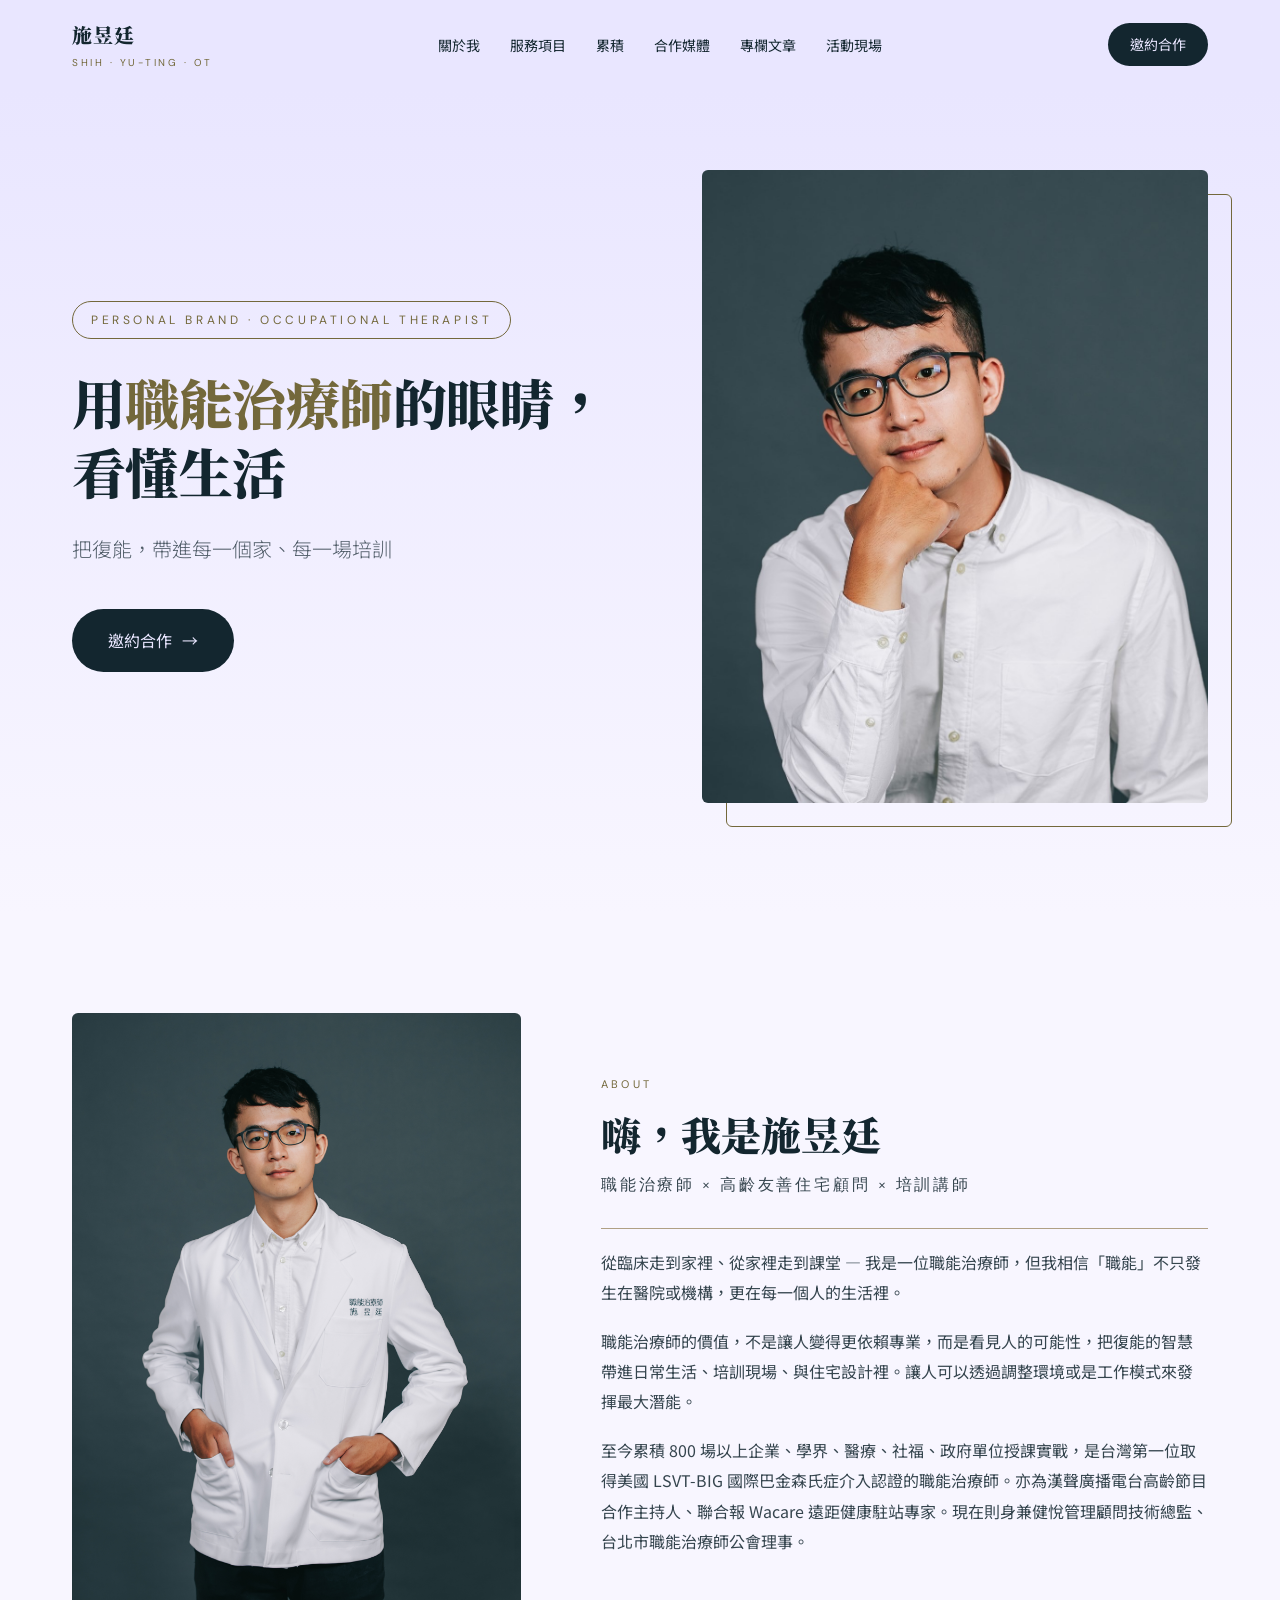
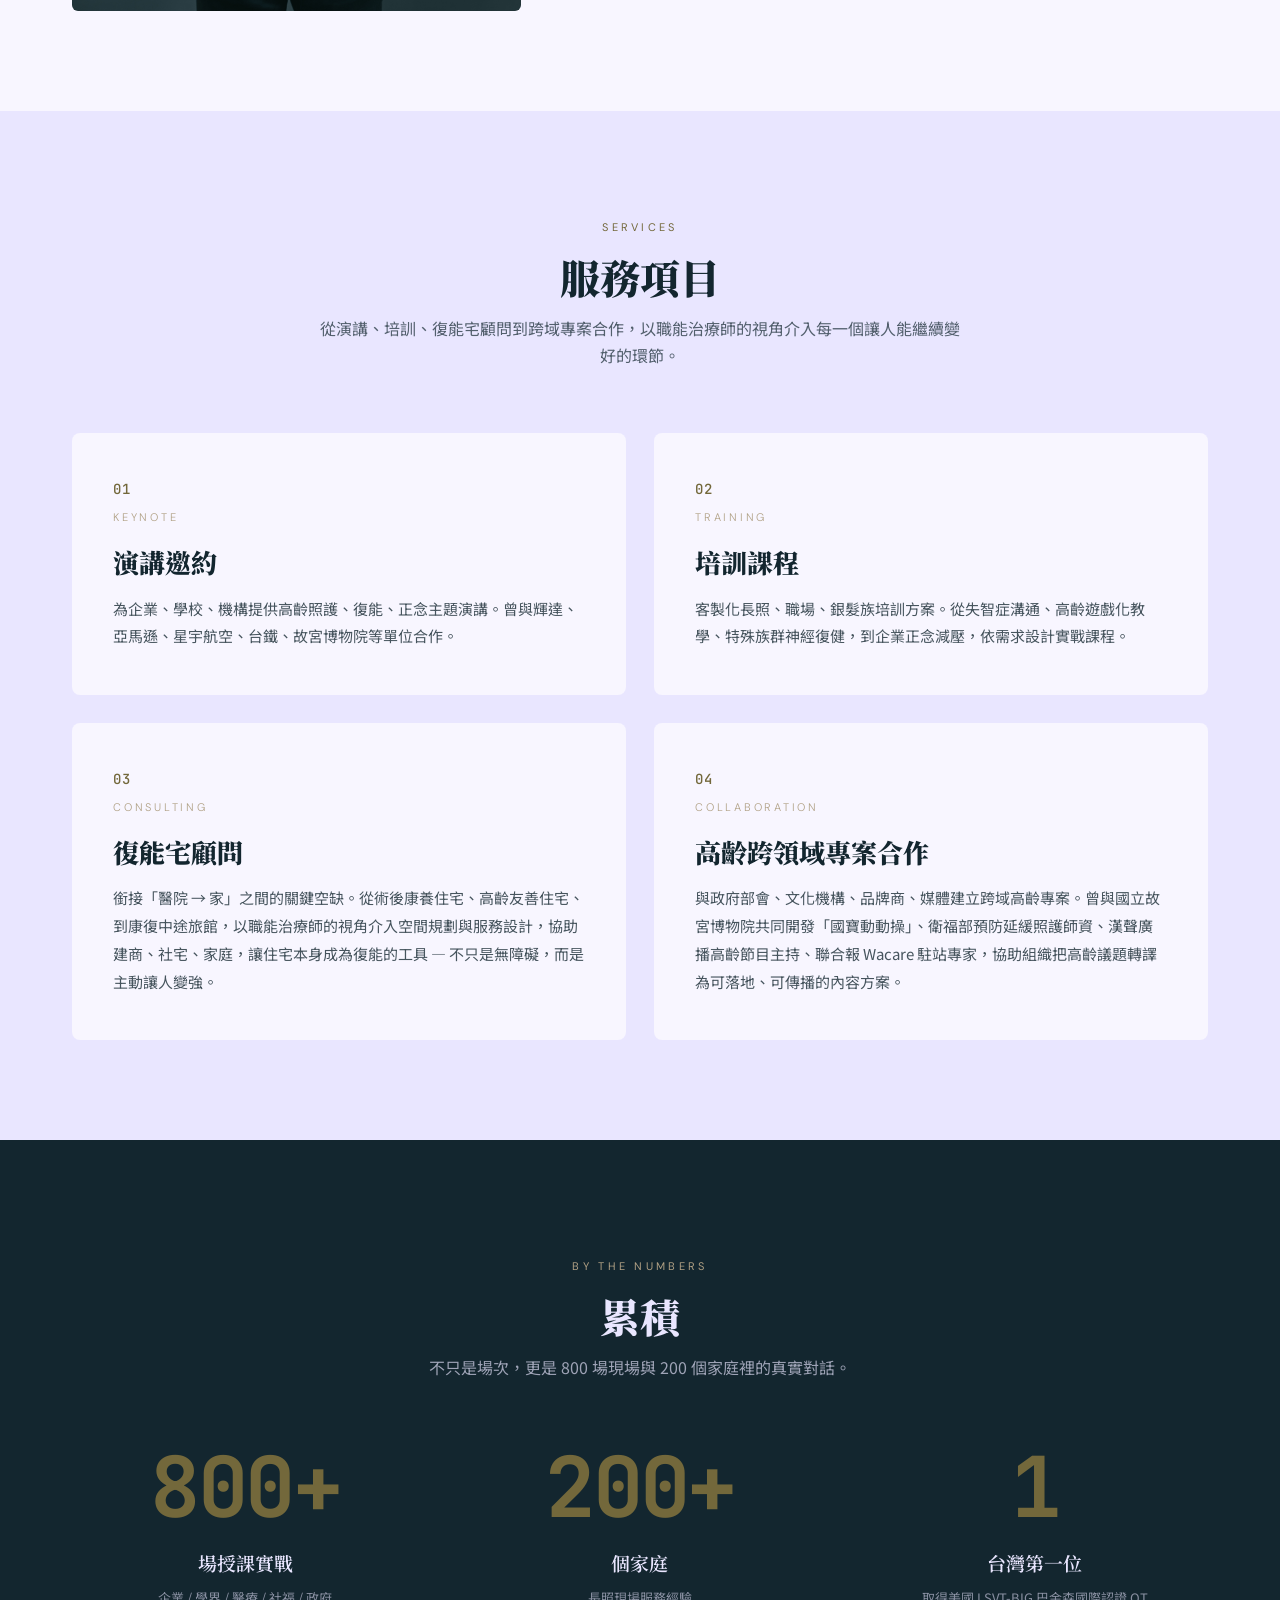
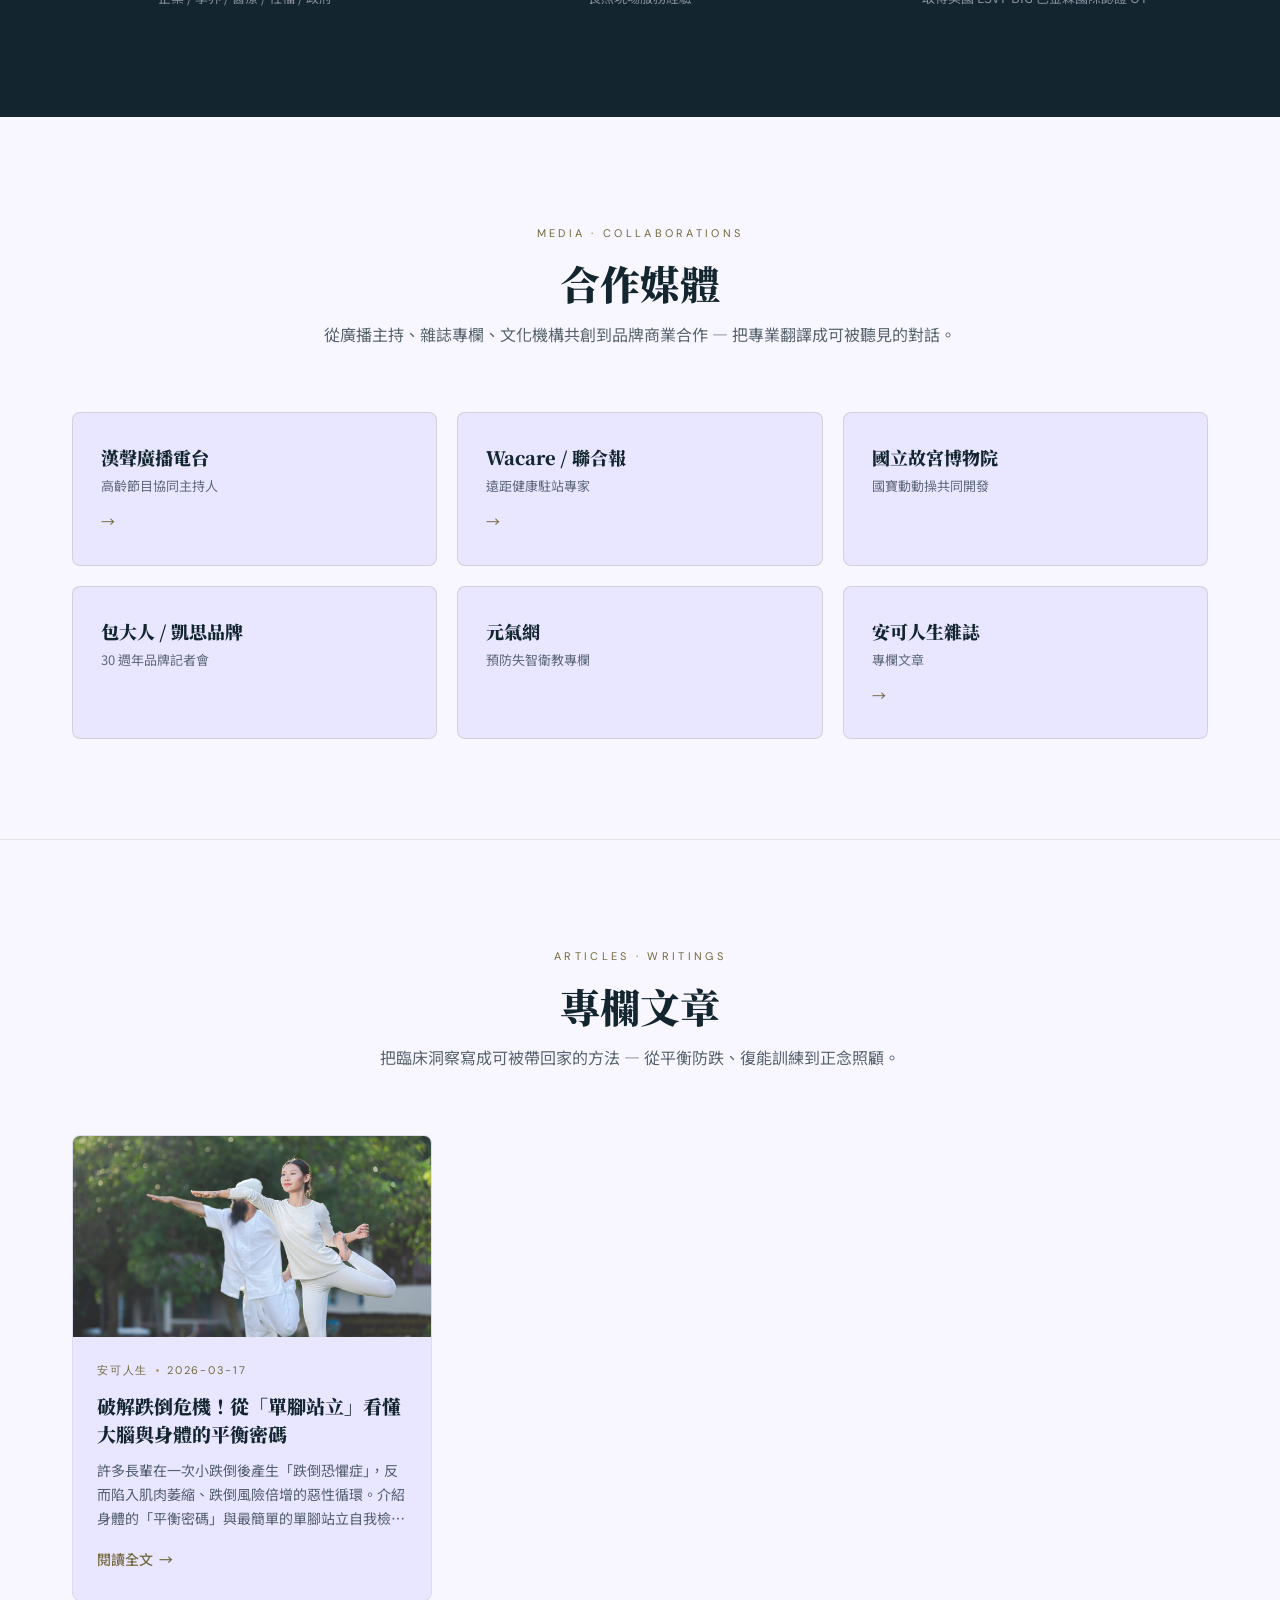
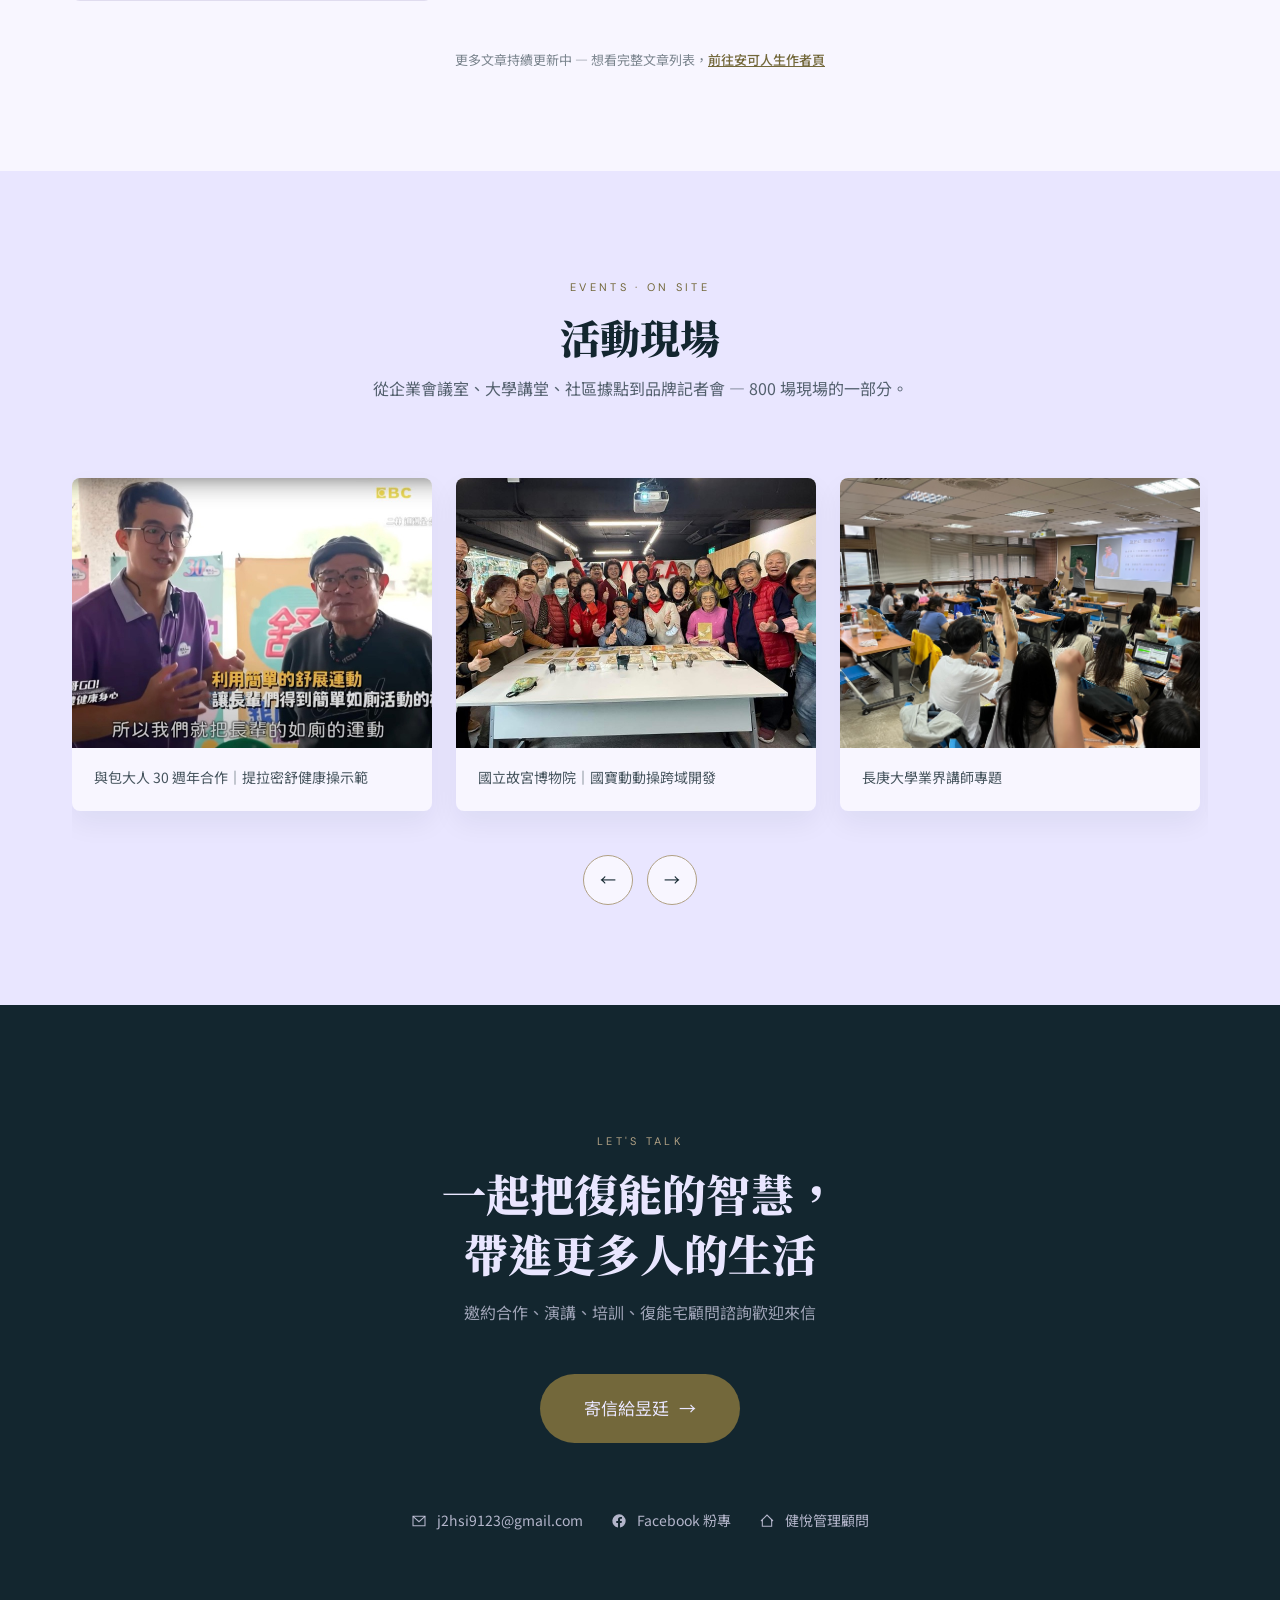
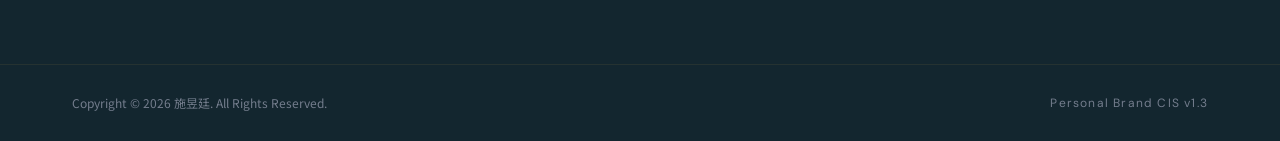
==== index.html @ 6f2aea63 "init: 施昱廷個人品牌官網首版 - Hero / About / Services / Stats / Media / Articles / Events / Contact - 套用 CIS v" ====
<!DOCTYPE html>
<html lang="zh-TW">
<head>
  <meta charset="UTF-8">
  <meta name="viewport" content="width=device-width, initial-scale=1.0">
  <title>施昱廷｜用職能治療師的眼睛，看懂生活</title>
  <meta name="description" content="施昱廷 — 職能治療師、高齡友善住宅顧問、培訓講師。把復能，帶進每一個家、每一場培訓。台灣第一位取得美國 LSVT-BIG 巴金森國際認證之 OT。">
  <link rel="preconnect" href="https://fonts.googleapis.com">
  <link rel="preconnect" href="https://fonts.gstatic.com" crossorigin>
  <link href="https://fonts.googleapis.com/css2?family=DM+Serif+Display:ital@0;1&family=DM+Sans:wght@300;400;500&family=JetBrains+Mono:wght@500;700&family=Noto+Serif+TC:wght@600;900&family=Noto+Sans+TC:wght@300;400;500;700&display=swap" rel="stylesheet">
  <style>
    /* ============ CSS Variables (CIS v1.3) ============ */
    :root {
      --jet-black: #13262F;
      --olive-bark: #73683B;
      --deep-walnut: #583E23;
      --khaki-beige: #B0A084;
      --lavender: #E9E6FF;
      --paper: #F8F6FF;
      --serif-en: 'DM Serif Display', serif;
      --serif-tc: 'Noto Serif TC', serif;
      --sans-en: 'DM Sans', sans-serif;
      --sans-tc: 'Noto Sans TC', sans-serif;
      --mono: 'JetBrains Mono', monospace;
    }

    /* ============ Reset ============ */
    *, *::before, *::after { box-sizing: border-box; }
    body, h1, h2, h3, h4, p, ul, ol, figure { margin: 0; padding: 0; }
    body {
      font-family: var(--sans-tc), var(--sans-en);
      font-weight: 400;
      color: var(--jet-black);
      background: var(--lavender);
      line-height: 1.7;
      -webkit-font-smoothing: antialiased;
      -moz-osx-font-smoothing: grayscale;
    }
    img { display: block; max-width: 100%; height: auto; }
    a { color: inherit; text-decoration: none; }
    button { font: inherit; cursor: pointer; border: none; background: none; color: inherit; }
    ul { list-style: none; }

    /* ============ Layout ============ */
    .container { max-width: 1200px; margin: 0 auto; padding: 0 32px; }
    section { padding: 100px 0; }

    /* ============ Typography Utility ============ */
    .eyebrow {
      display: inline-block;
      font-family: var(--sans-en);
      font-size: 11px;
      letter-spacing: 0.3em;
      color: var(--olive-bark);
      text-transform: uppercase;
      margin-bottom: 14px;
    }

    /* ============ Nav ============ */
    nav.topbar {
      position: sticky;
      top: 0;
      z-index: 100;
      background: rgba(233, 230, 255, 0.92);
      backdrop-filter: blur(14px);
      -webkit-backdrop-filter: blur(14px);
      transition: box-shadow 0.3s ease, background 0.3s ease;
      border-bottom: 1px solid transparent;
    }
    nav.topbar.scrolled {
      box-shadow: 0 2px 16px rgba(19, 38, 47, 0.06);
      border-bottom-color: rgba(115, 104, 59, 0.15);
    }
    nav.topbar .container {
      display: flex;
      align-items: center;
      justify-content: space-between;
      padding-top: 18px;
      padding-bottom: 18px;
    }
    .brand { display: flex; flex-direction: column; gap: 2px; }
    .brand-name {
      font-family: var(--serif-tc);
      font-weight: 900;
      font-size: 20px;
      letter-spacing: 0.04em;
    }
    .brand-sub {
      font-family: var(--sans-en);
      font-size: 10px;
      letter-spacing: 0.25em;
      color: var(--olive-bark);
      text-transform: uppercase;
    }
    .nav-links {
      display: flex;
      gap: 30px;
    }
    .nav-links a {
      font-size: 14px;
      position: relative;
      transition: color 0.2s;
    }
    .nav-links a:hover { color: var(--olive-bark); }
    .nav-links a::after {
      content: "";
      position: absolute;
      left: 0;
      bottom: -6px;
      width: 0;
      height: 1px;
      background: var(--olive-bark);
      transition: width 0.3s;
    }
    .nav-links a:hover::after { width: 100%; }
    .nav-cta {
      padding: 10px 22px;
      background: var(--jet-black);
      color: var(--lavender);
      font-size: 14px;
      border-radius: 100px;
      transition: all 0.2s;
    }
    .nav-cta:hover {
      background: var(--olive-bark);
      transform: translateY(-1px);
    }
    @media (max-width: 880px) { .nav-links { display: none; } }

    /* ============ Hero ============ */
    .hero {
      padding: 80px 0 110px;
      background: linear-gradient(180deg, var(--lavender) 0%, var(--paper) 100%);
    }
    .hero-grid {
      display: grid;
      grid-template-columns: 1.05fr 0.95fr;
      gap: 70px;
      align-items: center;
    }
    .hero-tag {
      display: inline-block;
      font-family: var(--sans-en);
      font-size: 12px;
      letter-spacing: 0.3em;
      text-transform: uppercase;
      color: var(--olive-bark);
      padding: 8px 18px;
      border: 1px solid var(--olive-bark);
      border-radius: 100px;
      margin-bottom: 28px;
    }
    .hero h1 {
      font-family: var(--serif-tc);
      font-weight: 900;
      font-size: 54px;
      line-height: 1.28;
      letter-spacing: -0.01em;
      margin-bottom: 28px;
    }
    .hero h1 em {
      font-style: normal;
      color: var(--olive-bark);
      position: relative;
    }
    .hero .subtitle {
      font-family: var(--sans-tc);
      font-weight: 300;
      font-size: 20px;
      line-height: 1.6;
      color: rgba(19, 38, 47, 0.72);
      margin-bottom: 44px;
    }
    .btn-primary {
      display: inline-flex;
      align-items: center;
      gap: 10px;
      padding: 18px 36px;
      background: var(--jet-black);
      color: var(--lavender);
      font-size: 16px;
      border-radius: 100px;
      transition: all 0.25s ease;
    }
    .btn-primary:hover {
      background: var(--olive-bark);
      transform: translateY(-2px);
      box-shadow: 0 12px 28px rgba(115, 104, 59, 0.3);
    }
    .btn-primary::after {
      content: "→";
      transition: transform 0.2s;
    }
    .btn-primary:hover::after { transform: translateX(4px); }
    .hero-photo {
      position: relative;
    }
    .hero-photo img {
      width: 100%;
      aspect-ratio: 4/5;
      object-fit: cover;
      border-radius: 6px;
      position: relative;
      z-index: 2;
    }
    .hero-photo::before {
      content: "";
      position: absolute;
      inset: 24px -24px -24px 24px;
      border: 1px solid var(--olive-bark);
      border-radius: 6px;
      z-index: 1;
    }
    @media (max-width: 880px) {
      .hero-grid { grid-template-columns: 1fr; gap: 40px; }
      .hero h1 { font-size: 36px; }
      .hero .subtitle { font-size: 17px; }
    }

    /* ============ About ============ */
    #about { background: var(--paper); }
    .about-grid {
      display: grid;
      grid-template-columns: 0.85fr 1.15fr;
      gap: 80px;
      align-items: center;
    }
    .about-photo img {
      width: 100%;
      aspect-ratio: 3/4;
      object-fit: cover;
      border-radius: 6px;
    }
    .about-text h2 {
      font-family: var(--serif-tc);
      font-weight: 900;
      font-size: 40px;
      line-height: 1.3;
      margin-bottom: 10px;
    }
    .about-role {
      font-family: var(--sans-en);
      font-weight: 300;
      font-size: 13px;
      letter-spacing: 0.18em;
      color: var(--olive-bark);
      text-transform: uppercase;
      margin-bottom: 32px;
      padding-bottom: 28px;
      border-bottom: 1px solid var(--khaki-beige);
    }
    .about-text p {
      font-size: 16px;
      line-height: 1.9;
      color: rgba(19, 38, 47, 0.85);
      margin-bottom: 18px;
    }
    .about-text p:last-child { margin-bottom: 0; }
    @media (max-width: 880px) {
      .about-grid { grid-template-columns: 1fr; gap: 40px; }
      .about-text h2 { font-size: 32px; }
    }

    /* ============ Services ============ */
    #services { background: var(--lavender); }
    .section-header { text-align: center; max-width: 640px; margin: 0 auto 64px; }
    .section-header h2 {
      font-family: var(--serif-tc);
      font-weight: 900;
      font-size: 40px;
      line-height: 1.3;
      margin-bottom: 12px;
    }
    .section-header p {
      font-size: 16px;
      color: rgba(19, 38, 47, 0.7);
      line-height: 1.7;
    }
    .services-grid {
      display: grid;
      grid-template-columns: repeat(2, 1fr);
      gap: 28px;
    }
    .service-card {
      background: var(--paper);
      padding: 44px 40px;
      border-radius: 8px;
      transition: all 0.3s;
      border: 1px solid transparent;
    }
    .service-card:hover {
      transform: translateY(-4px);
      box-shadow: 0 24px 48px rgba(19, 38, 47, 0.08);
      border-color: var(--khaki-beige);
    }
    .service-no {
      font-family: var(--mono);
      font-weight: 500;
      font-size: 14px;
      color: var(--olive-bark);
      letter-spacing: 0.06em;
      margin-bottom: 6px;
    }
    .service-tag {
      font-family: var(--sans-en);
      font-weight: 300;
      font-size: 11px;
      letter-spacing: 0.25em;
      color: var(--khaki-beige);
      text-transform: uppercase;
      margin-bottom: 18px;
    }
    .service-title {
      font-family: var(--serif-tc);
      font-weight: 900;
      font-size: 26px;
      margin-bottom: 16px;
      line-height: 1.3;
    }
    .service-desc {
      font-size: 15px;
      line-height: 1.85;
      color: rgba(19, 38, 47, 0.78);
    }
    @media (max-width: 880px) {
      .services-grid { grid-template-columns: 1fr; }
    }

    /* ============ Stats ============ */
    #stats {
      background: var(--jet-black);
      color: var(--lavender);
      padding: 110px 0;
    }
    #stats .section-header h2 { color: var(--lavender); }
    #stats .section-header p { color: rgba(233, 230, 255, 0.65); }
    .stats-grid {
      display: grid;
      grid-template-columns: repeat(3, 1fr);
      gap: 48px;
      margin-top: 16px;
    }
    .stat-item {
      text-align: center;
      padding: 0 16px;
    }
    .stat-number {
      font-family: var(--mono);
      font-weight: 700;
      font-size: 84px;
      line-height: 1;
      color: var(--olive-bark);
      letter-spacing: -0.03em;
      margin-bottom: 18px;
    }
    .stat-label {
      font-family: var(--serif-tc);
      font-weight: 600;
      font-size: 19px;
      color: var(--lavender);
      margin-bottom: 8px;
    }
    .stat-sub {
      font-size: 13px;
      color: rgba(233, 230, 255, 0.55);
      line-height: 1.5;
    }
    @media (max-width: 880px) {
      .stats-grid { grid-template-columns: 1fr; gap: 40px; }
      .stat-number { font-size: 60px; }
    }

    /* ============ Media ============ */
    #media { background: var(--paper); }
    .media-grid {
      display: grid;
      grid-template-columns: repeat(3, 1fr);
      gap: 20px;
    }
    .media-card {
      background: var(--lavender);
      padding: 32px 28px 30px;
      border-radius: 8px;
      border: 1px solid rgba(115, 104, 59, 0.18);
      transition: all 0.22s;
      display: block;
    }
    .media-card:hover {
      border-color: var(--olive-bark);
      transform: translateY(-3px);
      box-shadow: 0 16px 36px rgba(19, 38, 47, 0.06);
    }
    .media-name {
      font-family: var(--serif-tc);
      font-weight: 900;
      font-size: 18px;
      margin-bottom: 6px;
      line-height: 1.4;
    }
    .media-role {
      font-size: 13px;
      color: rgba(19, 38, 47, 0.65);
      line-height: 1.55;
    }
    .media-arrow {
      display: inline-block;
      margin-top: 14px;
      color: var(--olive-bark);
      font-size: 14px;
    }
    @media (max-width: 880px) {
      .media-grid { grid-template-columns: 1fr; }
    }

    /* ============ Articles ============ */
    #articles {
      background: var(--paper);
      border-top: 1px solid rgba(115, 104, 59, 0.12);
    }
    .articles-grid {
      display: grid;
      grid-template-columns: repeat(3, 1fr);
      gap: 28px;
    }
    .article-card {
      background: var(--lavender);
      border-radius: 8px;
      overflow: hidden;
      transition: all 0.28s;
      display: flex;
      flex-direction: column;
      border: 1px solid rgba(115, 104, 59, 0.08);
    }
    .article-card:hover {
      transform: translateY(-4px);
      box-shadow: 0 20px 40px rgba(19, 38, 47, 0.1);
      border-color: var(--olive-bark);
    }
    .article-cover {
      width: 100%;
      aspect-ratio: 16/9;
      object-fit: cover;
      display: block;
    }
    .article-body {
      padding: 24px 24px 28px;
      display: flex;
      flex-direction: column;
      flex: 1;
    }
    .article-meta {
      display: flex;
      align-items: center;
      gap: 8px;
      font-family: var(--sans-en);
      font-size: 11px;
      letter-spacing: 0.16em;
      color: var(--olive-bark);
      text-transform: uppercase;
      margin-bottom: 12px;
    }
    .article-meta-dot {
      width: 3px;
      height: 3px;
      background: var(--khaki-beige);
      border-radius: 100px;
      display: inline-block;
    }
    .article-title {
      font-family: var(--serif-tc);
      font-weight: 900;
      font-size: 19px;
      line-height: 1.45;
      color: var(--jet-black);
      margin-bottom: 12px;
    }
    .article-excerpt {
      font-size: 14px;
      line-height: 1.7;
      color: rgba(19, 38, 47, 0.7);
      margin-bottom: 18px;
      display: -webkit-box;
      -webkit-line-clamp: 3;
      -webkit-box-orient: vertical;
      overflow: hidden;
    }
    .article-readmore {
      margin-top: auto;
      font-size: 14px;
      color: var(--olive-bark);
      font-weight: 500;
      display: inline-flex;
      align-items: center;
      gap: 6px;
      transition: gap 0.2s;
    }
    .article-card:hover .article-readmore { gap: 12px; }
    .article-readmore::after {
      content: "→";
      transition: transform 0.2s;
    }
    .articles-footer {
      text-align: center;
      margin-top: 48px;
      color: rgba(19, 38, 47, 0.55);
      font-size: 13px;
    }
    .articles-footer em {
      font-style: normal;
      color: var(--olive-bark);
      font-weight: 500;
    }
    @media (max-width: 1100px) {
      .articles-grid { grid-template-columns: repeat(2, 1fr); }
    }
    @media (max-width: 700px) {
      .articles-grid { grid-template-columns: 1fr; }
    }

    /* ============ Events Carousel ============ */
    #events { background: var(--lavender); overflow: hidden; }
    .carousel { position: relative; }
    .carousel-track {
      display: flex;
      gap: 24px;
      overflow-x: auto;
      scroll-snap-type: x mandatory;
      scrollbar-width: none;
      padding: 12px 4px 32px;
      scroll-behavior: smooth;
    }
    .carousel-track::-webkit-scrollbar { display: none; }
    .event-slide {
      flex: 0 0 calc((100% - 48px) / 3);
      scroll-snap-align: start;
      background: var(--paper);
      border-radius: 8px;
      overflow: hidden;
      box-shadow: 0 12px 28px rgba(19, 38, 47, 0.06);
      transition: transform 0.3s;
    }
    .event-slide:hover { transform: translateY(-3px); }
    .event-slide img {
      width: 100%;
      aspect-ratio: 4/3;
      object-fit: cover;
    }
    .event-caption {
      padding: 18px 22px 22px;
      font-size: 14px;
      color: rgba(19, 38, 47, 0.78);
      line-height: 1.6;
    }
    .carousel-controls {
      display: flex;
      justify-content: center;
      gap: 14px;
      margin-top: 12px;
    }
    .carousel-btn {
      width: 50px;
      height: 50px;
      border-radius: 100px;
      background: var(--paper);
      color: var(--jet-black);
      border: 1px solid var(--khaki-beige);
      font-size: 16px;
      display: inline-flex;
      align-items: center;
      justify-content: center;
      transition: all 0.2s;
    }
    .carousel-btn:hover {
      background: var(--jet-black);
      color: var(--lavender);
      border-color: var(--jet-black);
      transform: translateY(-1px);
    }
    @media (max-width: 1100px) {
      .event-slide { flex-basis: calc((100% - 24px) / 2); }
    }
    @media (max-width: 700px) {
      .event-slide { flex-basis: calc(100% - 8px); }
    }

    /* ============ Contact ============ */
    #contact {
      background: var(--jet-black);
      color: var(--lavender);
      text-align: center;
      padding: 120px 0;
    }
    .contact-headline {
      font-family: var(--serif-tc);
      font-weight: 900;
      font-size: 44px;
      line-height: 1.35;
      max-width: 720px;
      margin: 0 auto 16px;
      color: var(--lavender);
    }
    .contact-sub {
      font-size: 16px;
      color: rgba(233, 230, 255, 0.65);
      margin-bottom: 48px;
    }
    .contact-cta {
      display: inline-flex;
      align-items: center;
      gap: 10px;
      padding: 20px 44px;
      background: var(--olive-bark);
      color: var(--lavender);
      font-size: 17px;
      border-radius: 100px;
      transition: all 0.25s;
      margin-bottom: 56px;
    }
    .contact-cta:hover {
      background: var(--khaki-beige);
      color: var(--jet-black);
      transform: translateY(-2px);
      box-shadow: 0 12px 28px rgba(176, 160, 132, 0.35);
    }
    .contact-cta::after {
      content: "→";
      transition: transform 0.2s;
    }
    .contact-cta:hover::after { transform: translateX(4px); }
    .contact-links {
      display: flex;
      flex-wrap: wrap;
      justify-content: center;
      gap: 28px;
    }
    .contact-link {
      display: inline-flex;
      align-items: center;
      gap: 10px;
      color: rgba(233, 230, 255, 0.75);
      font-size: 14px;
      padding: 10px 0;
      border-bottom: 1px solid transparent;
      transition: all 0.2s;
    }
    .contact-link:hover {
      color: var(--lavender);
      border-bottom-color: var(--olive-bark);
    }
    .contact-link svg {
      width: 16px;
      height: 16px;
      flex-shrink: 0;
    }
    @media (max-width: 880px) {
      .contact-headline { font-size: 32px; }
    }

    /* ============ Footer ============ */
    footer {
      background: var(--jet-black);
      color: rgba(233, 230, 255, 0.45);
      padding: 28px 0;
      text-align: center;
      font-size: 12px;
      border-top: 1px solid rgba(115, 104, 59, 0.18);
    }
    .footer-grid {
      display: flex;
      justify-content: space-between;
      flex-wrap: wrap;
      gap: 12px;
      align-items: center;
    }
    .footer-right {
      font-family: var(--sans-en);
      letter-spacing: 0.1em;
    }
    @media (max-width: 700px) {
      .footer-grid { justify-content: center; }
    }
  </style>
</head>
<body>

  <!-- =================== NAV =================== -->
  <nav class="topbar" id="topnav">
    <div class="container">
      <a href="#" class="brand">
        <span class="brand-name">施昱廷</span>
        <span class="brand-sub">SHIH · YU-TING · OT</span>
      </a>
      <ul class="nav-links">
        <li><a href="#about">關於我</a></li>
        <li><a href="#services">服務項目</a></li>
        <li><a href="#stats">累積</a></li>
        <li><a href="#media">合作媒體</a></li>
        <li><a href="#articles">專欄文章</a></li>
        <li><a href="#events">活動現場</a></li>
      </ul>
      <a href="#contact" class="nav-cta">邀約合作</a>
    </div>
  </nav>

  <!-- =================== HERO =================== -->
  <section class="hero">
    <div class="container">
      <div class="hero-grid">
        <div class="hero-text">
          <span class="hero-tag">Personal Brand · Occupational Therapist</span>
          <h1>用<em>職能治療師</em>的眼睛，<br>看懂生活</h1>
          <p class="subtitle">把復能，帶進每一個家、每一場培訓</p>
          <a href="#contact" class="btn-primary">邀約合作</a>
        </div>
        <div class="hero-photo">
          <img src="assets/hero.jpg" alt="施昱廷 — 職能治療師" loading="eager">
        </div>
      </div>
    </div>
  </section>

  <!-- =================== ABOUT =================== -->
  <section id="about">
    <div class="container">
      <div class="about-grid">
        <div class="about-photo">
          <img src="assets/about.jpg" alt="施昱廷 — 職能治療師白袍形象">
        </div>
        <div class="about-text">
          <span class="eyebrow">About</span>
          <h2>嗨，我是施昱廷</h2>
          <p class="about-role">職能治療師 × 高齡友善住宅顧問 × 培訓講師</p>
          <p>從臨床走到家裡、從家裡走到課堂 — 我是一位職能治療師，但我相信「職能」不只發生在醫院或機構，更在每一個人的生活裡。</p>
          <p>職能治療師的價值，不是讓人變得更依賴專業，而是看見人的可能性，把復能的智慧帶進日常生活、培訓現場、與住宅設計裡。讓人可以透過調整環境或是工作模式來發揮最大潛能。</p>
          <p>至今累積 800 場以上企業、學界、醫療、社福、政府單位授課實戰，是台灣第一位取得美國 LSVT-BIG 國際巴金森氏症介入認證的職能治療師。亦為漢聲廣播電台高齡節目合作主持人、聯合報 Wacare 遠距健康駐站專家。現在則身兼健悅管理顧問技術總監、台北市職能治療師公會理事。</p>
        </div>
      </div>
    </div>
  </section>

  <!-- =================== SERVICES =================== -->
  <section id="services">
    <div class="container">
      <div class="section-header">
        <span class="eyebrow">Services</span>
        <h2>服務項目</h2>
        <p>從演講、培訓、復能宅顧問到跨域專案合作，以職能治療師的視角介入每一個讓人能繼續變好的環節。</p>
      </div>
      <div class="services-grid">
        <div class="service-card">
          <div class="service-no">01</div>
          <div class="service-tag">Keynote</div>
          <h3 class="service-title">演講邀約</h3>
          <p class="service-desc">為企業、學校、機構提供高齡照護、復能、正念主題演講。曾與輝達、亞馬遜、星宇航空、台鐵、故宮博物院等單位合作。</p>
        </div>
        <div class="service-card">
          <div class="service-no">02</div>
          <div class="service-tag">Training</div>
          <h3 class="service-title">培訓課程</h3>
          <p class="service-desc">客製化長照、職場、銀髮族培訓方案。從失智症溝通、高齡遊戲化教學、特殊族群神經復健，到企業正念減壓，依需求設計實戰課程。</p>
        </div>
        <div class="service-card">
          <div class="service-no">03</div>
          <div class="service-tag">Consulting</div>
          <h3 class="service-title">復能宅顧問</h3>
          <p class="service-desc">銜接「醫院 → 家」之間的關鍵空缺。從術後康養住宅、高齡友善住宅、到康復中途旅館，以職能治療師的視角介入空間規劃與服務設計，協助建商、社宅、家庭，讓住宅本身成為復能的工具 — 不只是無障礙，而是主動讓人變強。</p>
        </div>
        <div class="service-card">
          <div class="service-no">04</div>
          <div class="service-tag">Collaboration</div>
          <h3 class="service-title">高齡跨領域專案合作</h3>
          <p class="service-desc">與政府部會、文化機構、品牌商、媒體建立跨域高齡專案。曾與國立故宮博物院共同開發「國寶動動操」、衛福部預防延緩照護師資、漢聲廣播高齡節目主持、聯合報 Wacare 駐站專家，協助組織把高齡議題轉譯為可落地、可傳播的內容方案。</p>
        </div>
      </div>
    </div>
  </section>

  <!-- =================== STATS =================== -->
  <section id="stats">
    <div class="container">
      <div class="section-header">
        <span class="eyebrow" style="color: var(--khaki-beige);">By the Numbers</span>
        <h2>累積</h2>
        <p>不只是場次，更是 800 場現場與 200 個家庭裡的真實對話。</p>
      </div>
      <div class="stats-grid">
        <div class="stat-item">
          <div class="stat-number">800+</div>
          <div class="stat-label">場授課實戰</div>
          <div class="stat-sub">企業 / 學界 / 醫療 / 社福 / 政府</div>
        </div>
        <div class="stat-item">
          <div class="stat-number">200+</div>
          <div class="stat-label">個家庭</div>
          <div class="stat-sub">長照現場服務經驗</div>
        </div>
        <div class="stat-item">
          <div class="stat-number">1</div>
          <div class="stat-label">台灣第一位</div>
          <div class="stat-sub">取得美國 LSVT-BIG 巴金森國際認證 OT</div>
        </div>
      </div>
    </div>
  </section>

  <!-- =================== MEDIA =================== -->
  <section id="media">
    <div class="container">
      <div class="section-header">
        <span class="eyebrow">Media · Collaborations</span>
        <h2>合作媒體</h2>
        <p>從廣播主持、雜誌專欄、文化機構共創到品牌商業合作 — 把專業翻譯成可被聽見的對話。</p>
      </div>
      <div class="media-grid">
        <a href="https://audio.voh.com.tw/tw/Playback/ugC_Playback.aspx?PID=162&D=20250406" target="_blank" rel="noopener" class="media-card">
          <div class="media-name">漢聲廣播電台</div>
          <div class="media-role">高齡節目協同主持人</div>
          <span class="media-arrow">→</span>
        </a>
        <a href="https://www.wacare.live/expert-card/4733013613950/06325390223849/zh-TW?ActivityType=forum" target="_blank" rel="noopener" class="media-card">
          <div class="media-name">Wacare / 聯合報</div>
          <div class="media-role">遠距健康駐站專家</div>
          <span class="media-arrow">→</span>
        </a>
        <div class="media-card">
          <div class="media-name">國立故宮博物院</div>
          <div class="media-role">國寶動動操共同開發</div>
        </div>
        <div class="media-card">
          <div class="media-name">包大人 / 凱思品牌</div>
          <div class="media-role">30 週年品牌記者會</div>
        </div>
        <div class="media-card">
          <div class="media-name">元氣網</div>
          <div class="media-role">預防失智衛教專欄</div>
        </div>
        <a href="https://ankemedia.com/author/yutingshi" target="_blank" rel="noopener" class="media-card">
          <div class="media-name">安可人生雜誌</div>
          <div class="media-role">專欄文章</div>
          <span class="media-arrow">→</span>
        </a>
      </div>
    </div>
  </section>

  <!-- =================== ARTICLES =================== -->
  <section id="articles">
    <div class="container">
      <div class="section-header">
        <span class="eyebrow">Articles · Writings</span>
        <h2>專欄文章</h2>
        <p>把臨床洞察寫成可被帶回家的方法 — 從平衡防跌、復能訓練到正念照顧。</p>
      </div>
      <div class="articles-grid">
        <a href="https://ankemedia.com/2026/44414" target="_blank" rel="noopener" class="article-card">
          <img src="assets/articles/01-balance-test.jpg" alt="破解跌倒危機！從單腳站立看懂大腦與身體的平衡密碼" class="article-cover">
          <div class="article-body">
            <div class="article-meta">
              <span>安可人生</span>
              <span class="article-meta-dot"></span>
              <span>2026-03-17</span>
            </div>
            <h3 class="article-title">破解跌倒危機！從「單腳站立」看懂大腦與身體的平衡密碼</h3>
            <p class="article-excerpt">許多長輩在一次小跌倒後產生「跌倒恐懼症」，反而陷入肌肉萎縮、跌倒風險倍增的惡性循環。介紹身體的「平衡密碼」與最簡單的單腳站立自我檢測法，及如何在日常輕鬆鍛鍊防跌力。</p>
            <span class="article-readmore">閱讀全文</span>
          </div>
        </a>
      </div>
      <p class="articles-footer">更多文章持續更新中 — 想看完整文章列表，<em><a href="https://ankemedia.com/author/yutingshi" target="_blank" rel="noopener" style="text-decoration: underline;">前往安可人生作者頁</a></em></p>
    </div>
  </section>

  <!-- =================== EVENTS CAROUSEL =================== -->
  <section id="events">
    <div class="container">
      <div class="section-header">
        <span class="eyebrow">Events · On Site</span>
        <h2>活動現場</h2>
        <p>從企業會議室、大學講堂、社區據點到品牌記者會 — 800 場現場的一部分。</p>
      </div>
      <div class="carousel">
        <div class="carousel-track" id="carouselTrack">
          <div class="event-slide">
            <img src="assets/events/01-baodaren.jpg" alt="與包大人 30 週年合作">
            <div class="event-caption">與包大人 30 週年合作｜提拉密舒健康操示範</div>
          </div>
          <div class="event-slide">
            <img src="assets/events/02-npm.jpg" alt="國立故宮博物院">
            <div class="event-caption">國立故宮博物院｜國寶動動操跨域開發</div>
          </div>
          <div class="event-slide">
            <img src="assets/events/03-cgu.jpg" alt="長庚大學業界講師">
            <div class="event-caption">長庚大學業界講師專題</div>
          </div>
          <div class="event-slide">
            <img src="assets/events/04-corporate.jpg" alt="企業客座講師">
            <div class="event-caption">企業客座講師｜職場健康衛教</div>
          </div>
          <div class="event-slide">
            <img src="assets/events/05-zentangle.jpg" alt="國寶動動操禪繞畫">
            <div class="event-caption">國寶動動操｜文化 × 復能設計</div>
          </div>
          <div class="event-slide">
            <img src="assets/events/06-transfer-1.jpg" alt="長照人員培訓">
            <div class="event-caption">長照人員培訓｜翻身移位實戰</div>
          </div>
          <div class="event-slide">
            <img src="assets/events/07-transfer-2.jpg" alt="長照人員培訓分組演練">
            <div class="event-caption">長照人員培訓｜分組演練</div>
          </div>
          <div class="event-slide">
            <img src="assets/events/08-classroom.jpg" alt="課程現場">
            <div class="event-caption">課程現場</div>
          </div>
          <div class="event-slide">
            <img src="assets/events/09-classroom-2.jpg" alt="課程現場">
            <div class="event-caption">課程現場</div>
          </div>
          <div class="event-slide">
            <img src="assets/events/10-classroom-3.jpg" alt="課程現場">
            <div class="event-caption">課程現場</div>
          </div>
        </div>
        <div class="carousel-controls">
          <button class="carousel-btn" id="prevBtn" aria-label="上一張">←</button>
          <button class="carousel-btn" id="nextBtn" aria-label="下一張">→</button>
        </div>
      </div>
    </div>
  </section>

  <!-- =================== CONTACT =================== -->
  <section id="contact">
    <div class="container">
      <span class="eyebrow" style="color: var(--khaki-beige);">Let's Talk</span>
      <h2 class="contact-headline">一起把復能的智慧，<br>帶進更多人的生活</h2>
      <p class="contact-sub">邀約合作、演講、培訓、復能宅顧問諮詢歡迎來信</p>
      <a href="mailto:j2hsi9123@gmail.com" class="contact-cta">寄信給昱廷</a>
      <div class="contact-links">
        <a href="mailto:j2hsi9123@gmail.com" class="contact-link">
          <svg viewBox="0 0 24 24" fill="none" stroke="currentColor" stroke-width="1.6"><path d="M3 5h18v14H3z"/><path d="M3 5l9 8 9-8"/></svg>
          j2hsi9123@gmail.com
        </a>
        <a href="https://www.facebook.com/shihyuting.OT/" target="_blank" rel="noopener" class="contact-link">
          <svg viewBox="0 0 24 24" fill="currentColor"><path d="M22 12a10 10 0 1 0-11.56 9.88v-6.99H7.9V12h2.54V9.8c0-2.5 1.49-3.89 3.78-3.89 1.09 0 2.24.2 2.24.2v2.46h-1.26c-1.24 0-1.63.77-1.63 1.56V12h2.77l-.44 2.89h-2.33v6.99A10 10 0 0 0 22 12z"/></svg>
          Facebook 粉專
        </a>
        <a href="https://healjoy-housing.com/" target="_blank" rel="noopener" class="contact-link">
          <svg viewBox="0 0 24 24" fill="none" stroke="currentColor" stroke-width="1.6"><path d="M3 12l9-9 9 9"/><path d="M5 10v10h14V10"/></svg>
          健悅管理顧問
        </a>
      </div>
    </div>
  </section>

  <!-- =================== FOOTER =================== -->
  <footer>
    <div class="container">
      <div class="footer-grid">
        <div>Copyright © 2026 施昱廷. All Rights Reserved.</div>
        <div class="footer-right">Personal Brand CIS v1.3</div>
      </div>
    </div>
  </footer>

  <script>
    // Nav scroll shadow
    const nav = document.getElementById('topnav');
    window.addEventListener('scroll', () => {
      if (window.scrollY > 12) nav.classList.add('scrolled');
      else nav.classList.remove('scrolled');
    });

    // Carousel controls
    const track = document.getElementById('carouselTrack');
    const prev = document.getElementById('prevBtn');
    const next = document.getElementById('nextBtn');
    const getStep = () => {
      const slide = track.querySelector('.event-slide');
      if (!slide) return 320;
      const style = getComputedStyle(track);
      const gap = parseInt(style.gap, 10) || 24;
      return slide.getBoundingClientRect().width + gap;
    };
    prev.addEventListener('click', () => track.scrollBy({ left: -getStep(), behavior: 'smooth' }));
    next.addEventListener('click', () => track.scrollBy({ left: getStep(), behavior: 'smooth' }));

    // Smooth scroll for anchor links (account for sticky nav)
    document.querySelectorAll('a[href^="#"]').forEach(a => {
      a.addEventListener('click', e => {
        const href = a.getAttribute('href');
        if (href === '#' || href.length < 2) return;
        const target = document.querySelector(href);
        if (!target) return;
        e.preventDefault();
        const offset = nav.offsetHeight + 8;
        window.scrollTo({
          top: target.getBoundingClientRect().top + window.scrollY - offset,
          behavior: 'smooth'
        });
      });
    });
  </script>
</body>
</html>
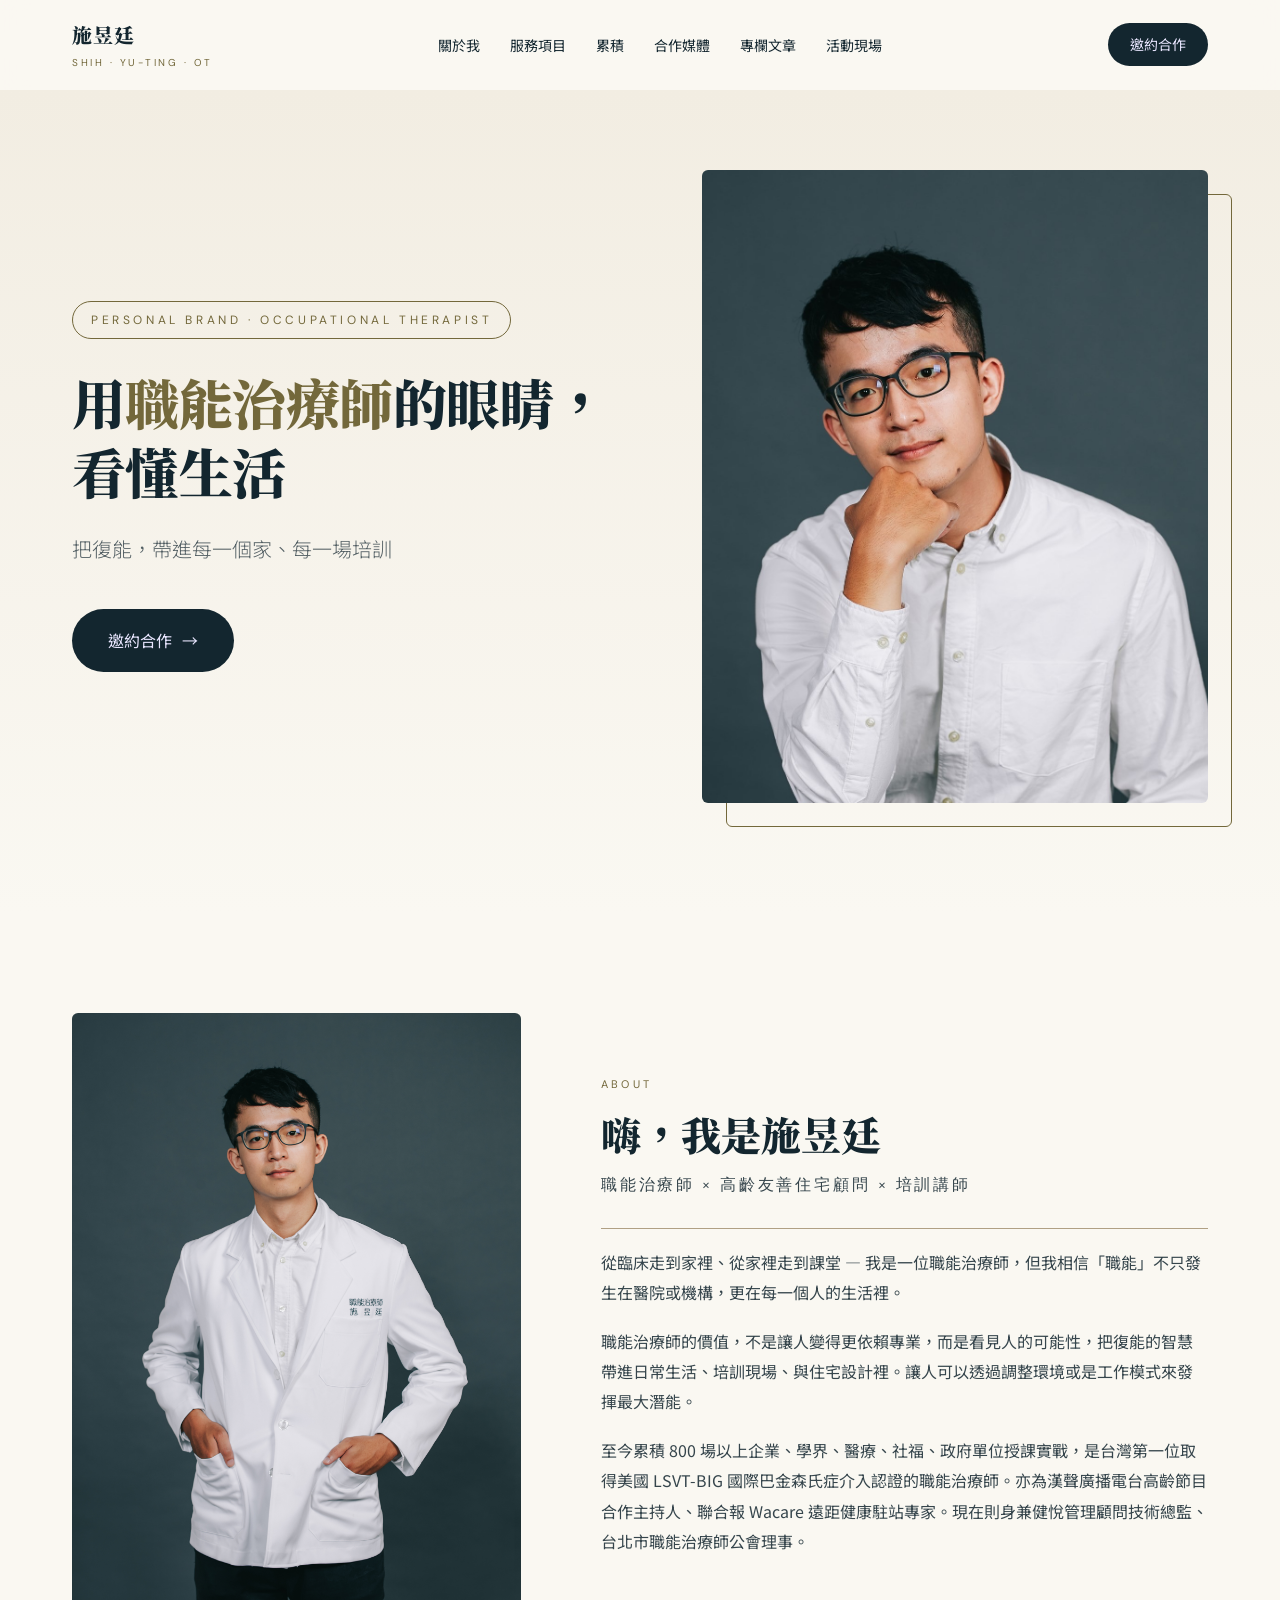
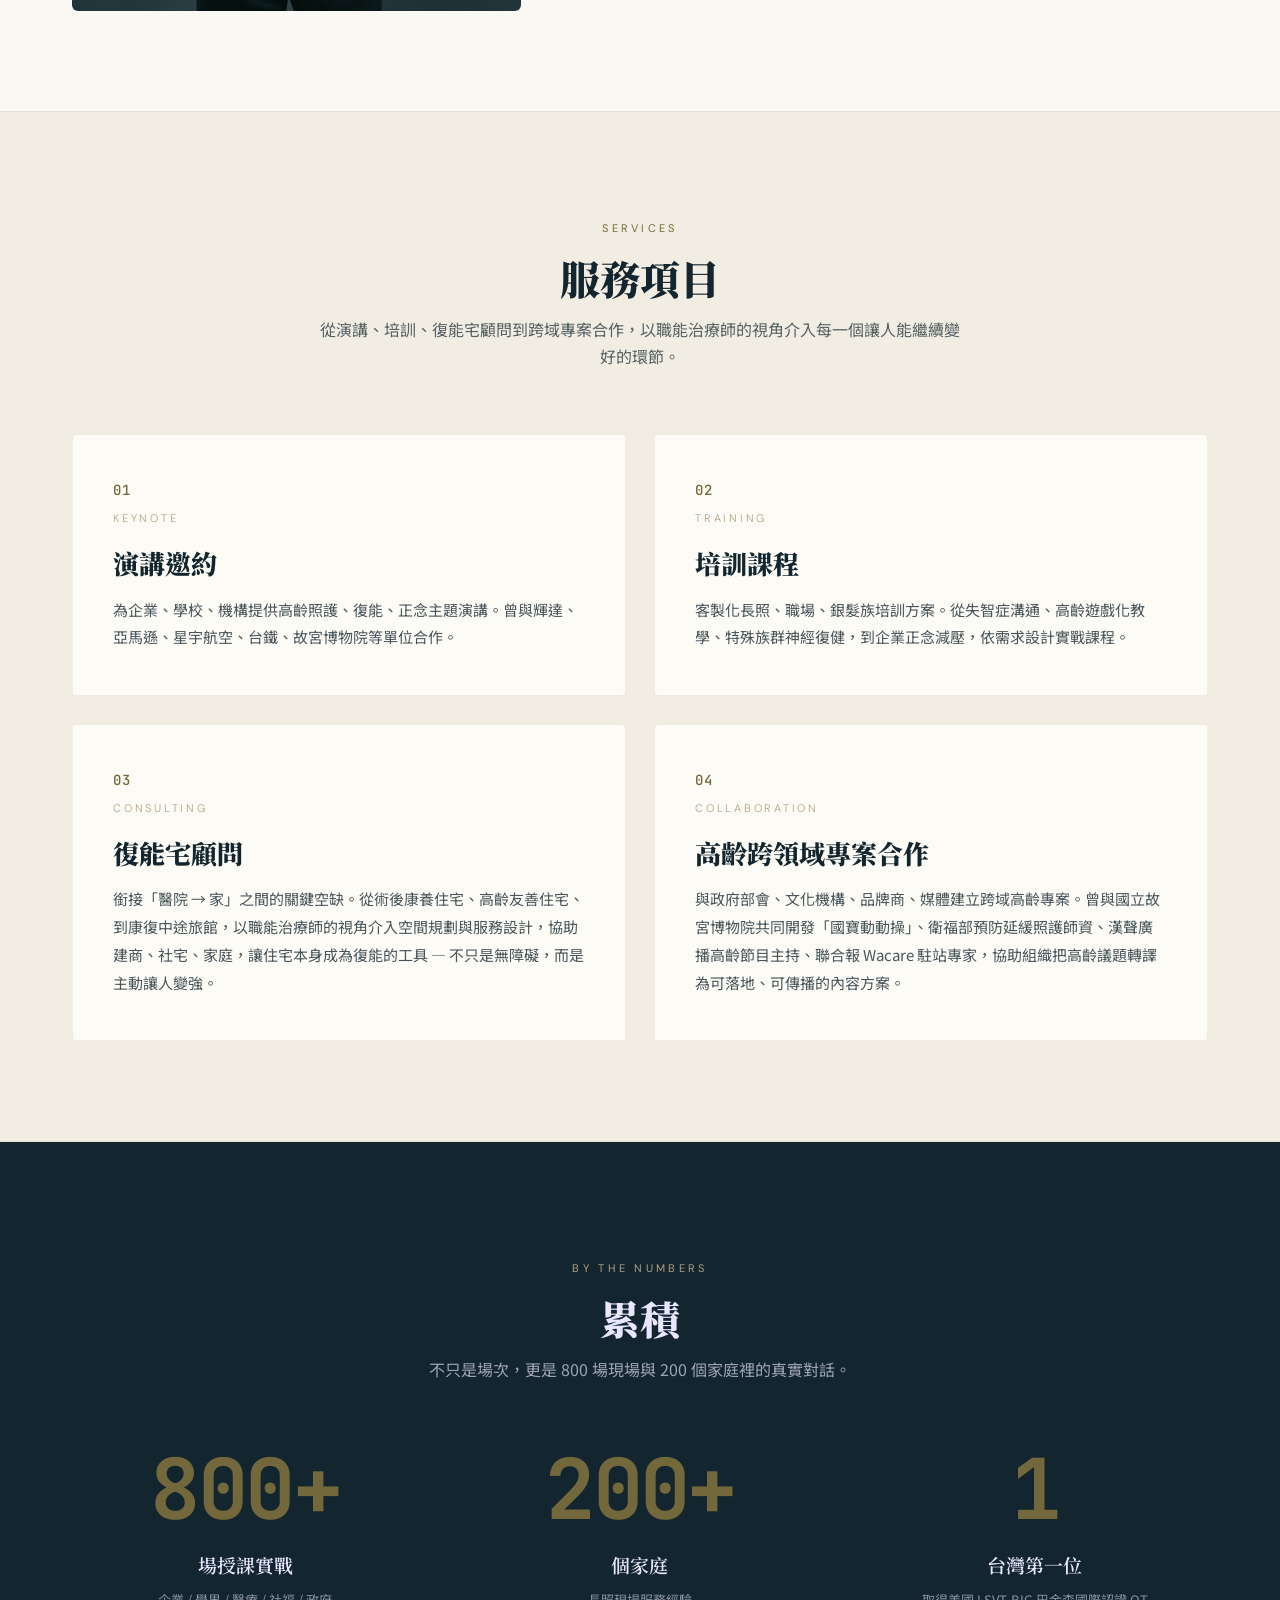
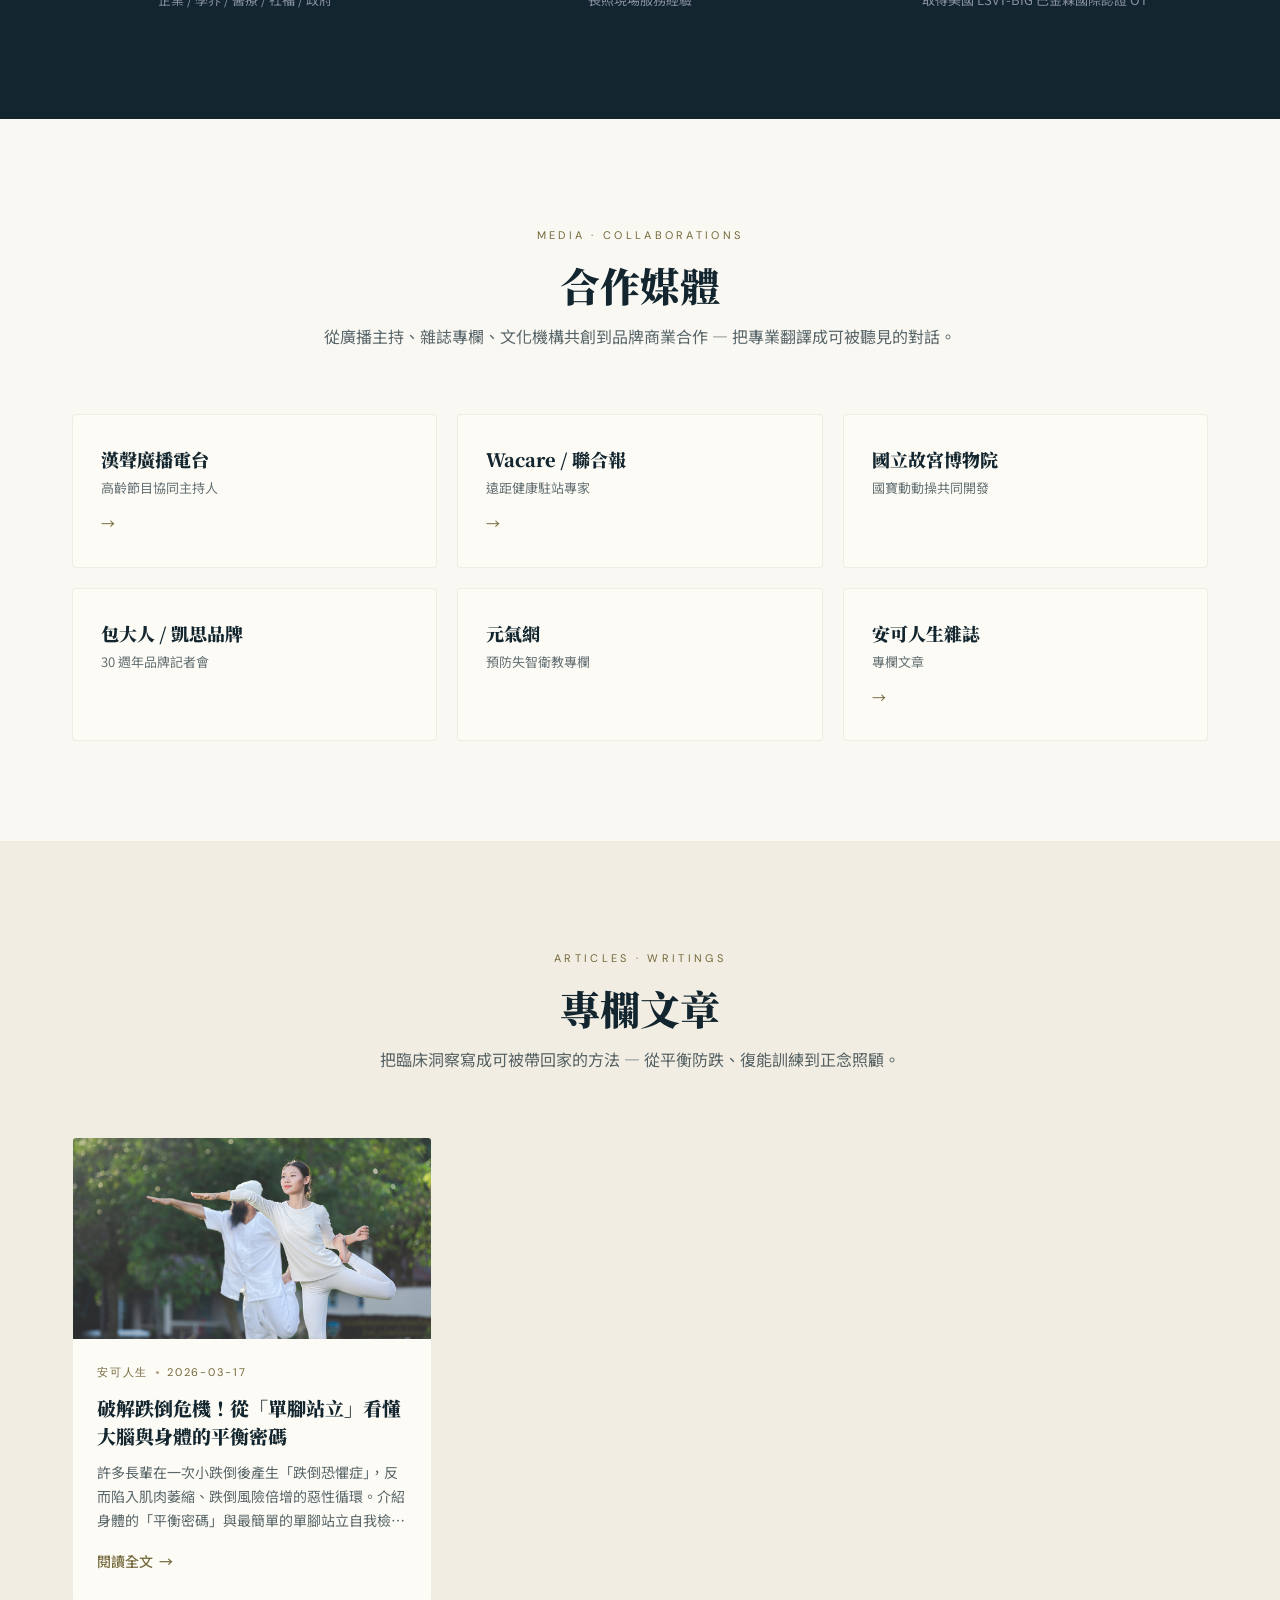
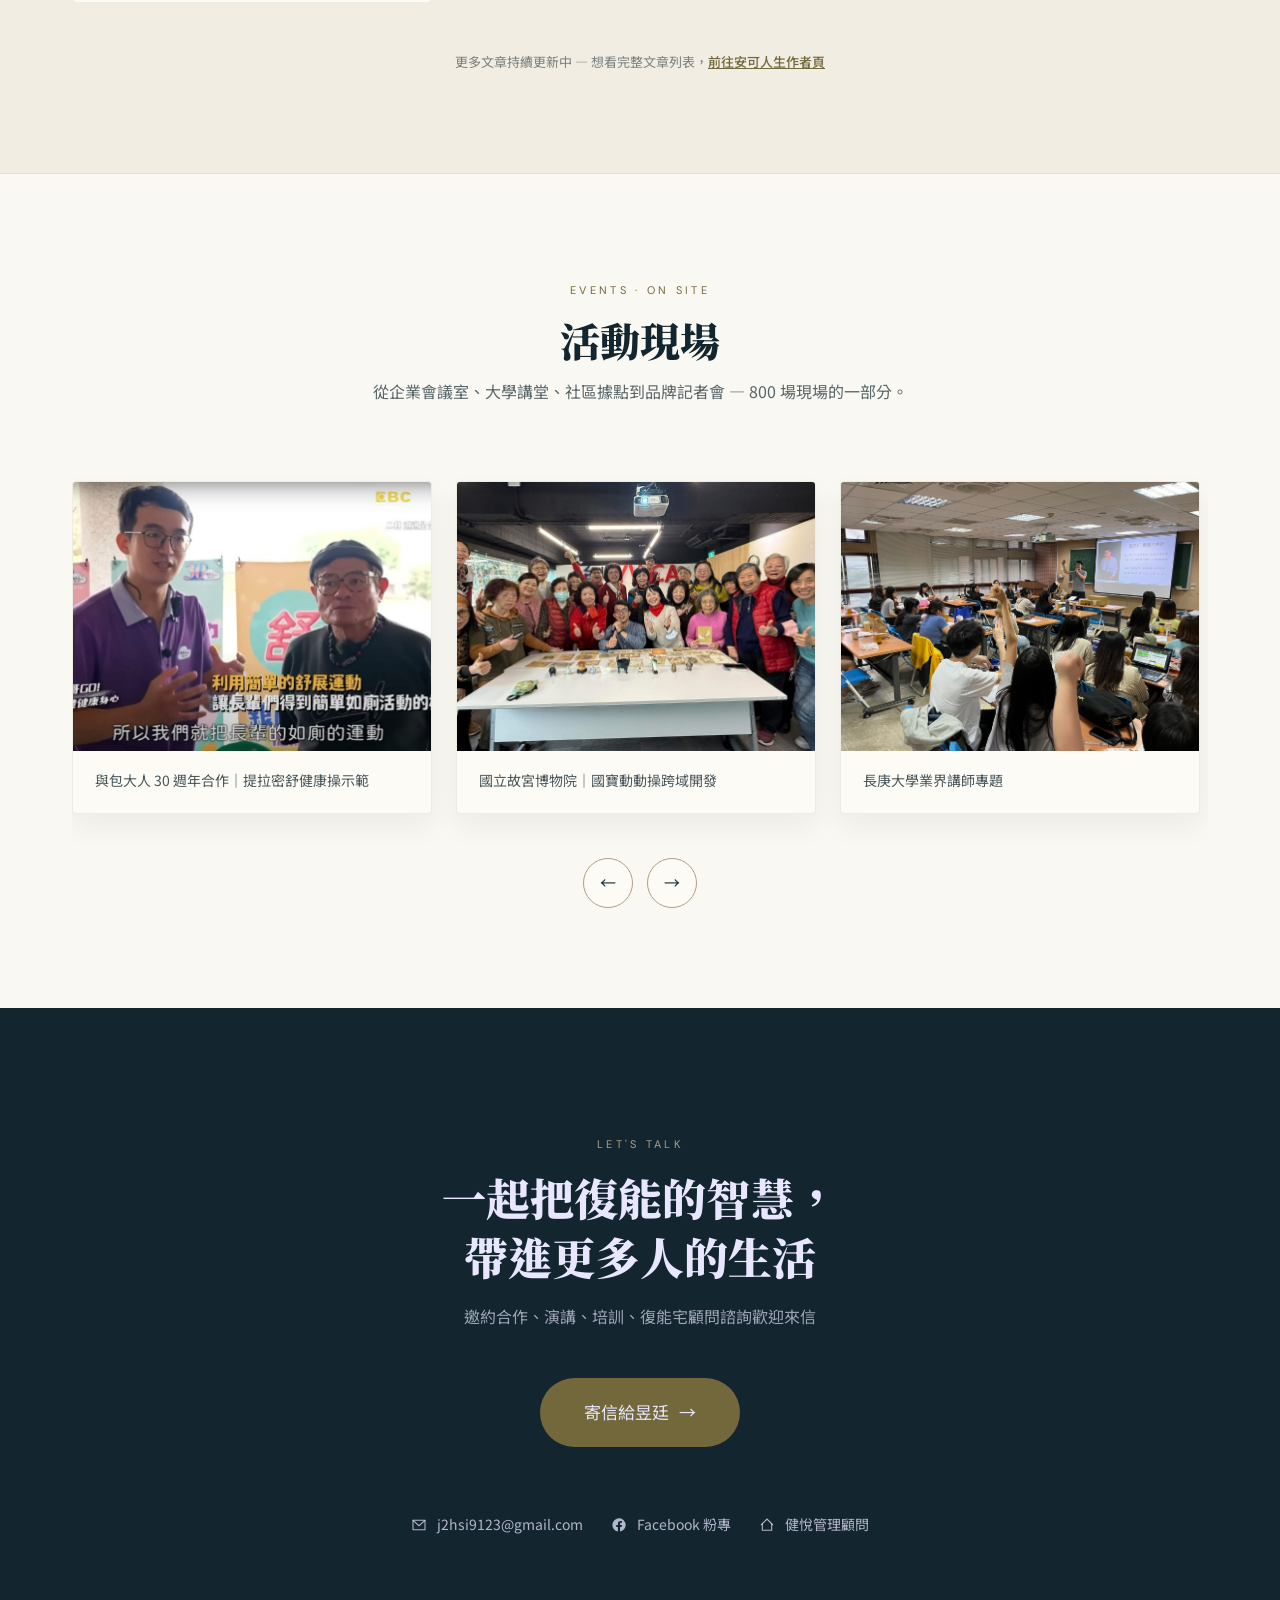
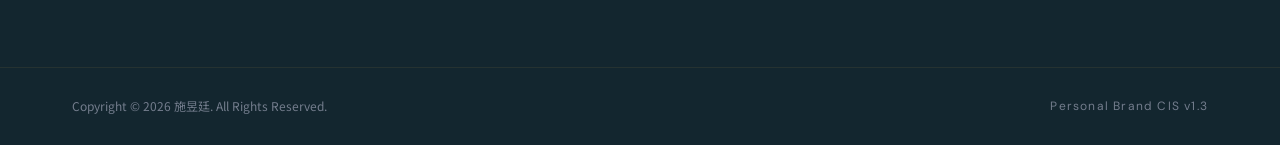
==== commit 2a478a3f: "design: 重新分配色彩，Lavender 退居點綴、改用暖米白主底 問題：原版 Lavender (#E9E6FF) 用作 50% 視覺主底， 在多數螢幕呈現偏粉紫，壓過 CIS 大地色系核心。" ====
--- a/index.html
+++ b/index.html
@@ -5,18 +5,126 @@
   <meta name="viewport" content="width=device-width, initial-scale=1.0">
   <title>施昱廷｜用職能治療師的眼睛，看懂生活</title>
   <meta name="description" content="施昱廷 — 職能治療師、高齡友善住宅顧問、培訓講師。把復能，帶進每一個家、每一場培訓。台灣第一位取得美國 LSVT-BIG 巴金森國際認證之 OT。">
+  <meta name="author" content="施昱廷 Shih, Yu-Ting">
+  <meta name="keywords" content="施昱廷, 職能治療師, 高齡友善住宅, 復能, 培訓講師, LSVT BIG, 巴金森, 正念, 長照, 健悅管理顧問">
+  <link rel="canonical" href="https://shih-yuting-website.j2hsi9123.workers.dev/">
+
+  <!-- Open Graph (Facebook / LINE / Threads / Messenger) -->
+  <meta property="og:type" content="website">
+  <meta property="og:locale" content="zh_TW">
+  <meta property="og:site_name" content="施昱廷個人品牌官網">
+  <meta property="og:url" content="https://shih-yuting-website.j2hsi9123.workers.dev/">
+  <meta property="og:title" content="施昱廷｜用職能治療師的眼睛，看懂生活">
+  <meta property="og:description" content="把復能，帶進每一個家、每一場培訓。台灣第一位取得美國 LSVT-BIG 巴金森國際認證之職能治療師。累積 800+ 場授課、200+ 個家庭服務經驗。">
+  <meta property="og:image" content="https://shih-yuting-website.j2hsi9123.workers.dev/assets/hero.jpg">
+  <meta property="og:image:width" content="1200">
+  <meta property="og:image:height" content="1500">
+  <meta property="og:image:alt" content="施昱廷 — 職能治療師">
+
+  <!-- Twitter / X Card -->
+  <meta name="twitter:card" content="summary_large_image">
+  <meta name="twitter:title" content="施昱廷｜用職能治療師的眼睛，看懂生活">
+  <meta name="twitter:description" content="把復能，帶進每一個家、每一場培訓。台灣第一位取得美國 LSVT-BIG 巴金森國際認證之職能治療師。">
+  <meta name="twitter:image" content="https://shih-yuting-website.j2hsi9123.workers.dev/assets/hero.jpg">
+
+  <!-- Theme color (mobile address bar tint) -->
+  <meta name="theme-color" content="#13262F">
+
+  <!-- JSON-LD Person schema (Google understands this as a Person entity) -->
+  <script type="application/ld+json">
+  {
+    "@context": "https://schema.org",
+    "@type": "Person",
+    "name": "施昱廷",
+    "alternateName": "Shih, Yu-Ting",
+    "givenName": "昱廷",
+    "familyName": "施",
+    "jobTitle": ["職能治療師", "高齡友善住宅顧問", "培訓講師"],
+    "description": "用職能治療師的眼睛，看懂生活 — 把復能，帶進每一個家、每一場培訓。台灣第一位取得美國 LSVT-BIG 國際巴金森氏症介入認證之職能治療師。",
+    "url": "https://shih-yuting-website.j2hsi9123.workers.dev/",
+    "image": "https://shih-yuting-website.j2hsi9123.workers.dev/assets/hero.jpg",
+    "sameAs": [
+      "https://www.facebook.com/shihyuting.OT/",
+      "https://healjoy-housing.com/",
+      "https://ankemedia.com/author/yutingshi"
+    ],
+    "email": "mailto:j2hsi9123@gmail.com",
+    "knowsAbout": [
+      "職能治療",
+      "復能 (Reablement)",
+      "高齡友善住宅",
+      "巴金森氏症 LSVT-BIG 治療",
+      "正念減壓",
+      "失智症照護",
+      "中風復健",
+      "居家環境設計",
+      "預防延緩失能"
+    ],
+    "alumniOf": [
+      {
+        "@type": "CollegeOrUniversity",
+        "name": "長庚大學 職能治療學系"
+      },
+      {
+        "@type": "CollegeOrUniversity",
+        "name": "國立陽明交通大學 跨專業長期照顧管理研究所"
+      }
+    ],
+    "memberOf": [
+      {
+        "@type": "Organization",
+        "name": "台北市職能治療師公會",
+        "roleName": "理事"
+      },
+      {
+        "@type": "Organization",
+        "name": "台灣生活復能協會",
+        "roleName": "理事"
+      }
+    ],
+    "worksFor": {
+      "@type": "Organization",
+      "name": "健悅管理顧問股份有限公司",
+      "url": "https://healjoy-housing.com/"
+    },
+    "hasCredential": [
+      {
+        "@type": "EducationalOccupationalCredential",
+        "name": "職能治療師證書",
+        "recognizedBy": { "@type": "GovernmentOrganization", "name": "中華民國衛生福利部" }
+      },
+      {
+        "@type": "EducationalOccupationalCredential",
+        "name": "LSVT-BIG International Certification",
+        "credentialCategory": "巴金森氏症介入國際認證（台灣第一位獲得之職能治療師）"
+      }
+    ]
+  }
+  </script>
+
   <link rel="preconnect" href="https://fonts.googleapis.com">
   <link rel="preconnect" href="https://fonts.gstatic.com" crossorigin>
   <link href="https://fonts.googleapis.com/css2?family=DM+Serif+Display:ital@0;1&family=DM+Sans:wght@300;400;500&family=JetBrains+Mono:wght@500;700&family=Noto+Serif+TC:wght@600;900&family=Noto+Sans+TC:wght@300;400;500;700&display=swap" rel="stylesheet">
   <style>
-    /* ============ CSS Variables (CIS v1.3) ============ */
+    /* ============ CSS Variables (CIS v1.3 — Earth Tone Edition) ============ */
     :root {
+      /* Brand palette (per CIS v1.3) */
       --jet-black: #13262F;
       --olive-bark: #73683B;
       --deep-walnut: #583E23;
       --khaki-beige: #B0A084;
-      --lavender: #E9E6FF;
-      --paper: #F8F6FF;
+      --lavender: #E9E6FF;       /* 退居點綴，僅用於 hover / tag */
+
+      /* Neutral warm-paper system (refined for editorial feel) */
+      --paper: #FAF8F2;          /* 主底色：暖米白（替代原紫白） */
+      --cream: #F2EDE2;          /* 次層底色：更深米色 */
+      --card: #FDFBF5;           /* 卡片底色：近白但暖（不破壞 CIS 禁純白） */
+
+      /* Lines & dividers */
+      --line: rgba(115, 104, 59, 0.18);
+      --line-soft: rgba(115, 104, 59, 0.10);
+
+      /* Typography */
       --serif-en: 'DM Serif Display', serif;
       --serif-tc: 'Noto Serif TC', serif;
       --sans-en: 'DM Sans', sans-serif;
@@ -31,7 +139,7 @@
       font-family: var(--sans-tc), var(--sans-en);
       font-weight: 400;
       color: var(--jet-black);
-      background: var(--lavender);
+      background: var(--paper);
       line-height: 1.7;
       -webkit-font-smoothing: antialiased;
       -moz-osx-font-smoothing: grayscale;
@@ -61,7 +169,7 @@
       position: sticky;
       top: 0;
       z-index: 100;
-      background: rgba(233, 230, 255, 0.92);
+      background: rgba(250, 248, 242, 0.88);
       backdrop-filter: blur(14px);
       -webkit-backdrop-filter: blur(14px);
       transition: box-shadow 0.3s ease, background 0.3s ease;
@@ -130,7 +238,7 @@
     /* ============ Hero ============ */
     .hero {
       padding: 80px 0 110px;
-      background: linear-gradient(180deg, var(--lavender) 0%, var(--paper) 100%);
+      background: linear-gradient(180deg, var(--cream) 0%, var(--paper) 100%);
     }
     .hero-grid {
       display: grid;
@@ -262,7 +370,11 @@
     }
 
     /* ============ Services ============ */
-    #services { background: var(--lavender); }
+    #services {
+      background: var(--cream);
+      border-top: 1px solid var(--line-soft);
+      border-bottom: 1px solid var(--line-soft);
+    }
     .section-header { text-align: center; max-width: 640px; margin: 0 auto 64px; }
     .section-header h2 {
       font-family: var(--serif-tc);
@@ -282,16 +394,16 @@
       gap: 28px;
     }
     .service-card {
-      background: var(--paper);
+      background: var(--card);
       padding: 44px 40px;
-      border-radius: 8px;
+      border-radius: 4px;
       transition: all 0.3s;
-      border: 1px solid transparent;
+      border: 1px solid var(--line-soft);
     }
     .service-card:hover {
       transform: translateY(-4px);
-      box-shadow: 0 24px 48px rgba(19, 38, 47, 0.08);
-      border-color: var(--khaki-beige);
+      box-shadow: 0 20px 40px rgba(19, 38, 47, 0.08);
+      border-color: var(--olive-bark);
     }
     .service-no {
       font-family: var(--mono);
@@ -371,17 +483,20 @@
     }
 
     /* ============ Media ============ */
-    #media { background: var(--paper); }
+    #media {
+      background: var(--paper);
+      border-bottom: 1px solid var(--line-soft);
+    }
     .media-grid {
       display: grid;
       grid-template-columns: repeat(3, 1fr);
       gap: 20px;
     }
     .media-card {
-      background: var(--lavender);
+      background: var(--card);
       padding: 32px 28px 30px;
-      border-radius: 8px;
-      border: 1px solid rgba(115, 104, 59, 0.18);
+      border-radius: 4px;
+      border: 1px solid var(--line-soft);
       transition: all 0.22s;
       display: block;
     }
@@ -414,8 +529,8 @@
 
     /* ============ Articles ============ */
     #articles {
-      background: var(--paper);
-      border-top: 1px solid rgba(115, 104, 59, 0.12);
+      background: var(--cream);
+      border-bottom: 1px solid var(--line-soft);
     }
     .articles-grid {
       display: grid;
@@ -423,13 +538,13 @@
       gap: 28px;
     }
     .article-card {
-      background: var(--lavender);
-      border-radius: 8px;
+      background: var(--card);
+      border-radius: 4px;
       overflow: hidden;
       transition: all 0.28s;
       display: flex;
       flex-direction: column;
-      border: 1px solid rgba(115, 104, 59, 0.08);
+      border: 1px solid var(--line-soft);
     }
     .article-card:hover {
       transform: translateY(-4px);
@@ -518,7 +633,10 @@
     }
 
     /* ============ Events Carousel ============ */
-    #events { background: var(--lavender); overflow: hidden; }
+    #events {
+      background: var(--paper);
+      overflow: hidden;
+    }
     .carousel { position: relative; }
     .carousel-track {
       display: flex;
@@ -533,11 +651,12 @@
     .event-slide {
       flex: 0 0 calc((100% - 48px) / 3);
       scroll-snap-align: start;
-      background: var(--paper);
-      border-radius: 8px;
+      background: var(--card);
+      border: 1px solid var(--line-soft);
+      border-radius: 4px;
       overflow: hidden;
       box-shadow: 0 12px 28px rgba(19, 38, 47, 0.06);
-      transition: transform 0.3s;
+      transition: transform 0.3s, box-shadow 0.3s;
     }
     .event-slide:hover { transform: translateY(-3px); }
     .event-slide img {
@@ -561,7 +680,7 @@
       width: 50px;
       height: 50px;
       border-radius: 100px;
-      background: var(--paper);
+      background: var(--card);
       color: var(--jet-black);
       border: 1px solid var(--khaki-beige);
       font-size: 16px;
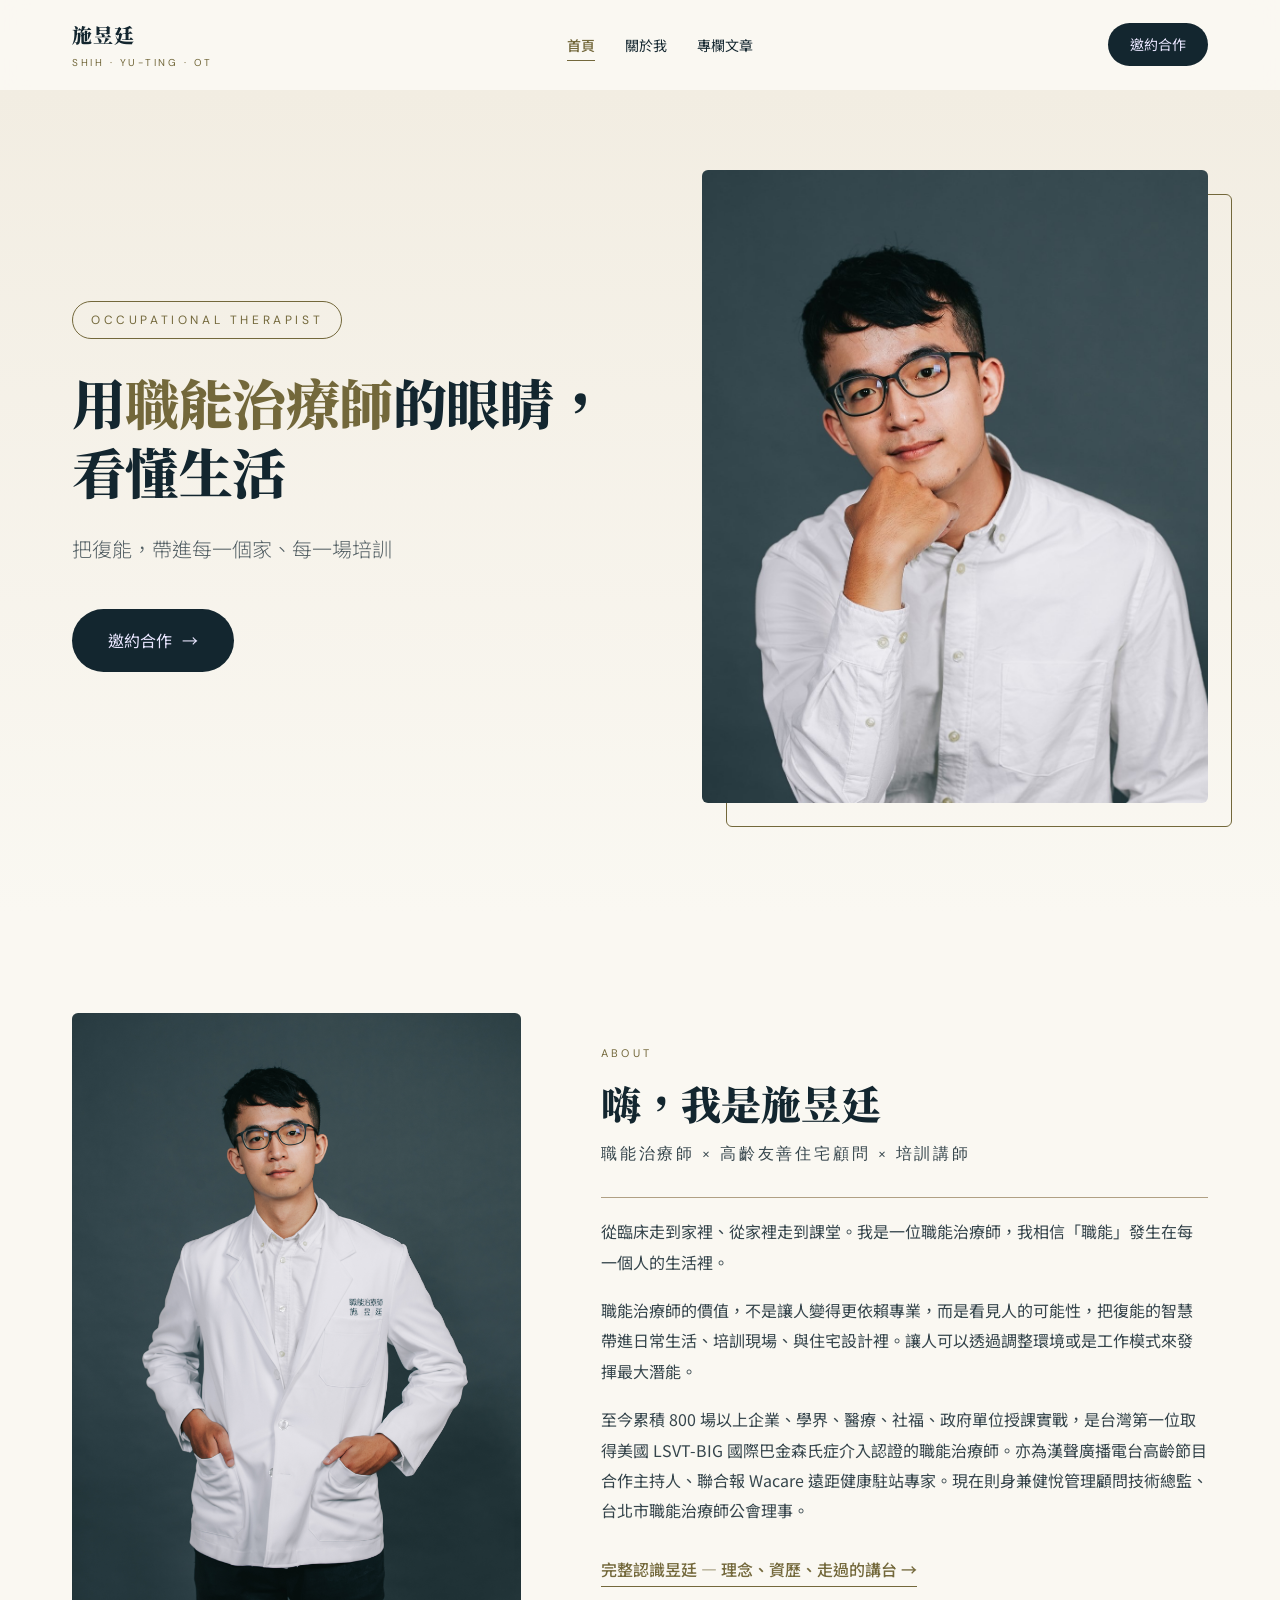
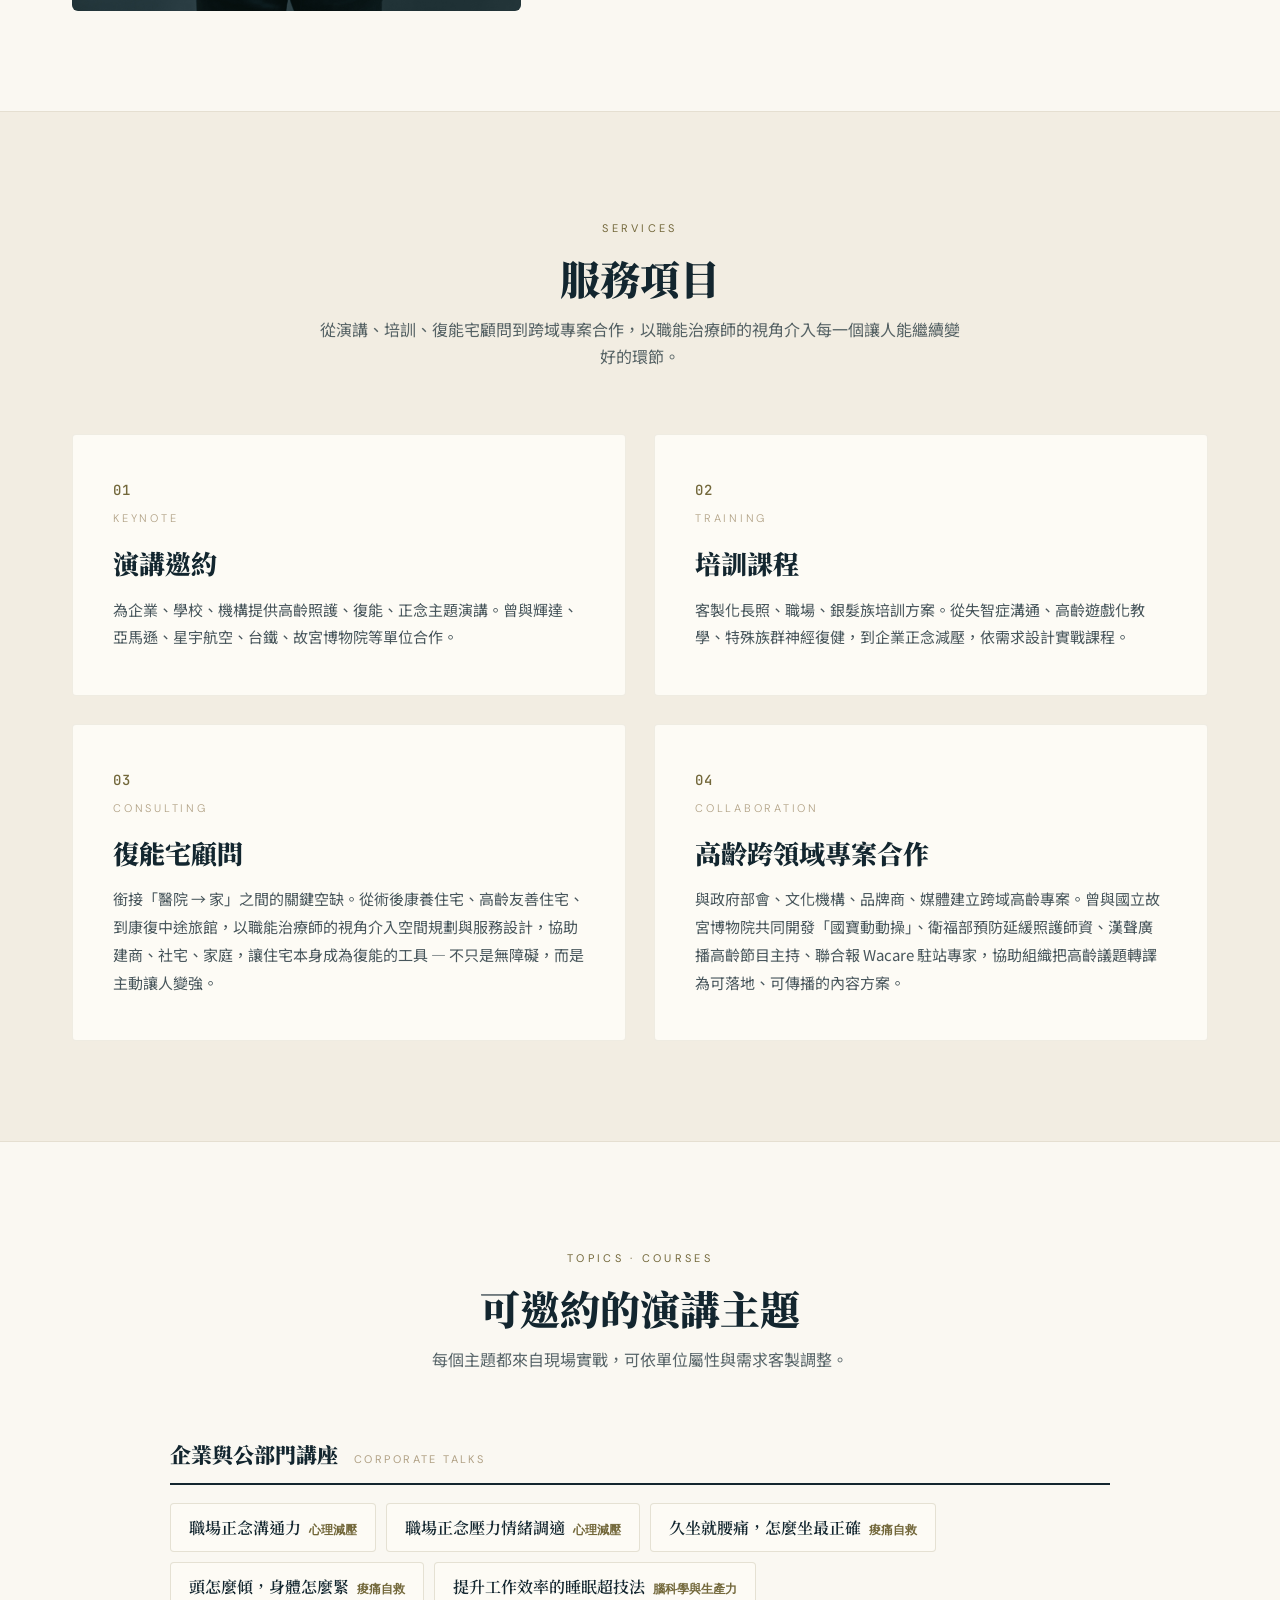
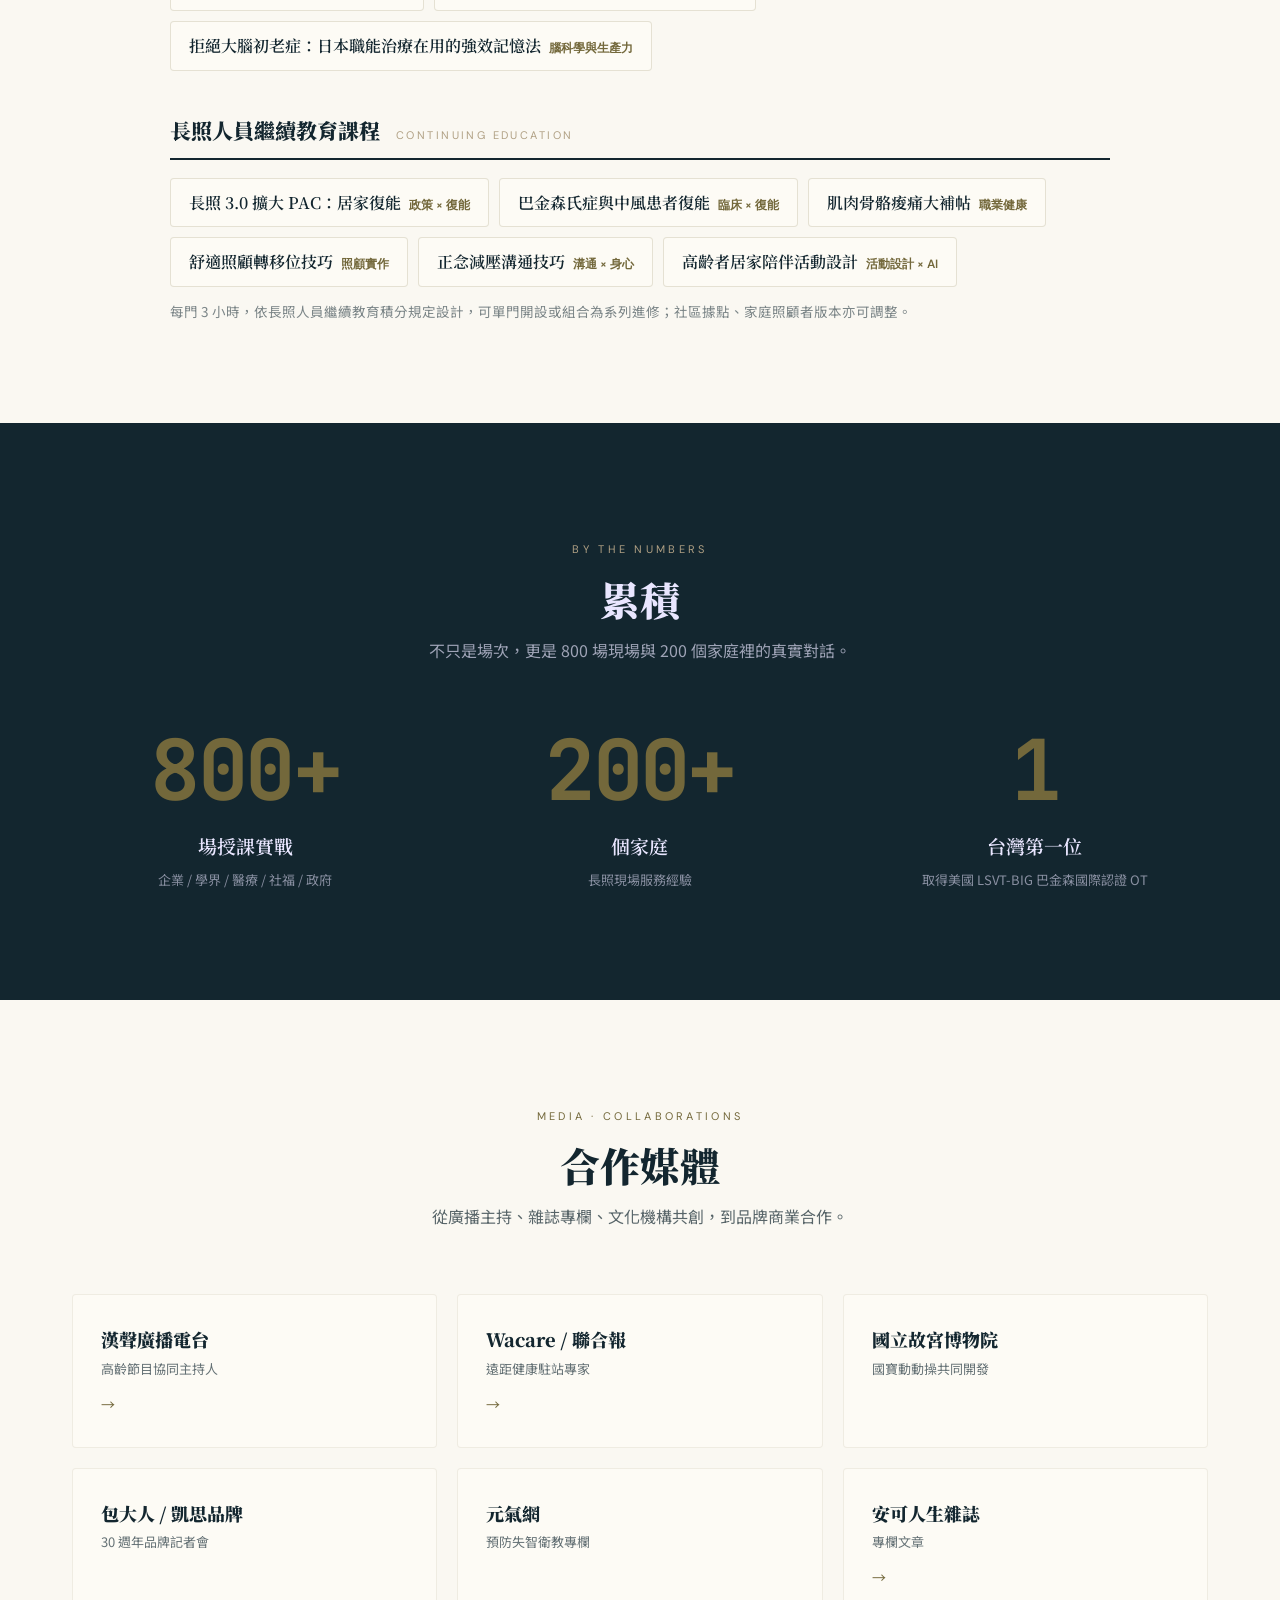
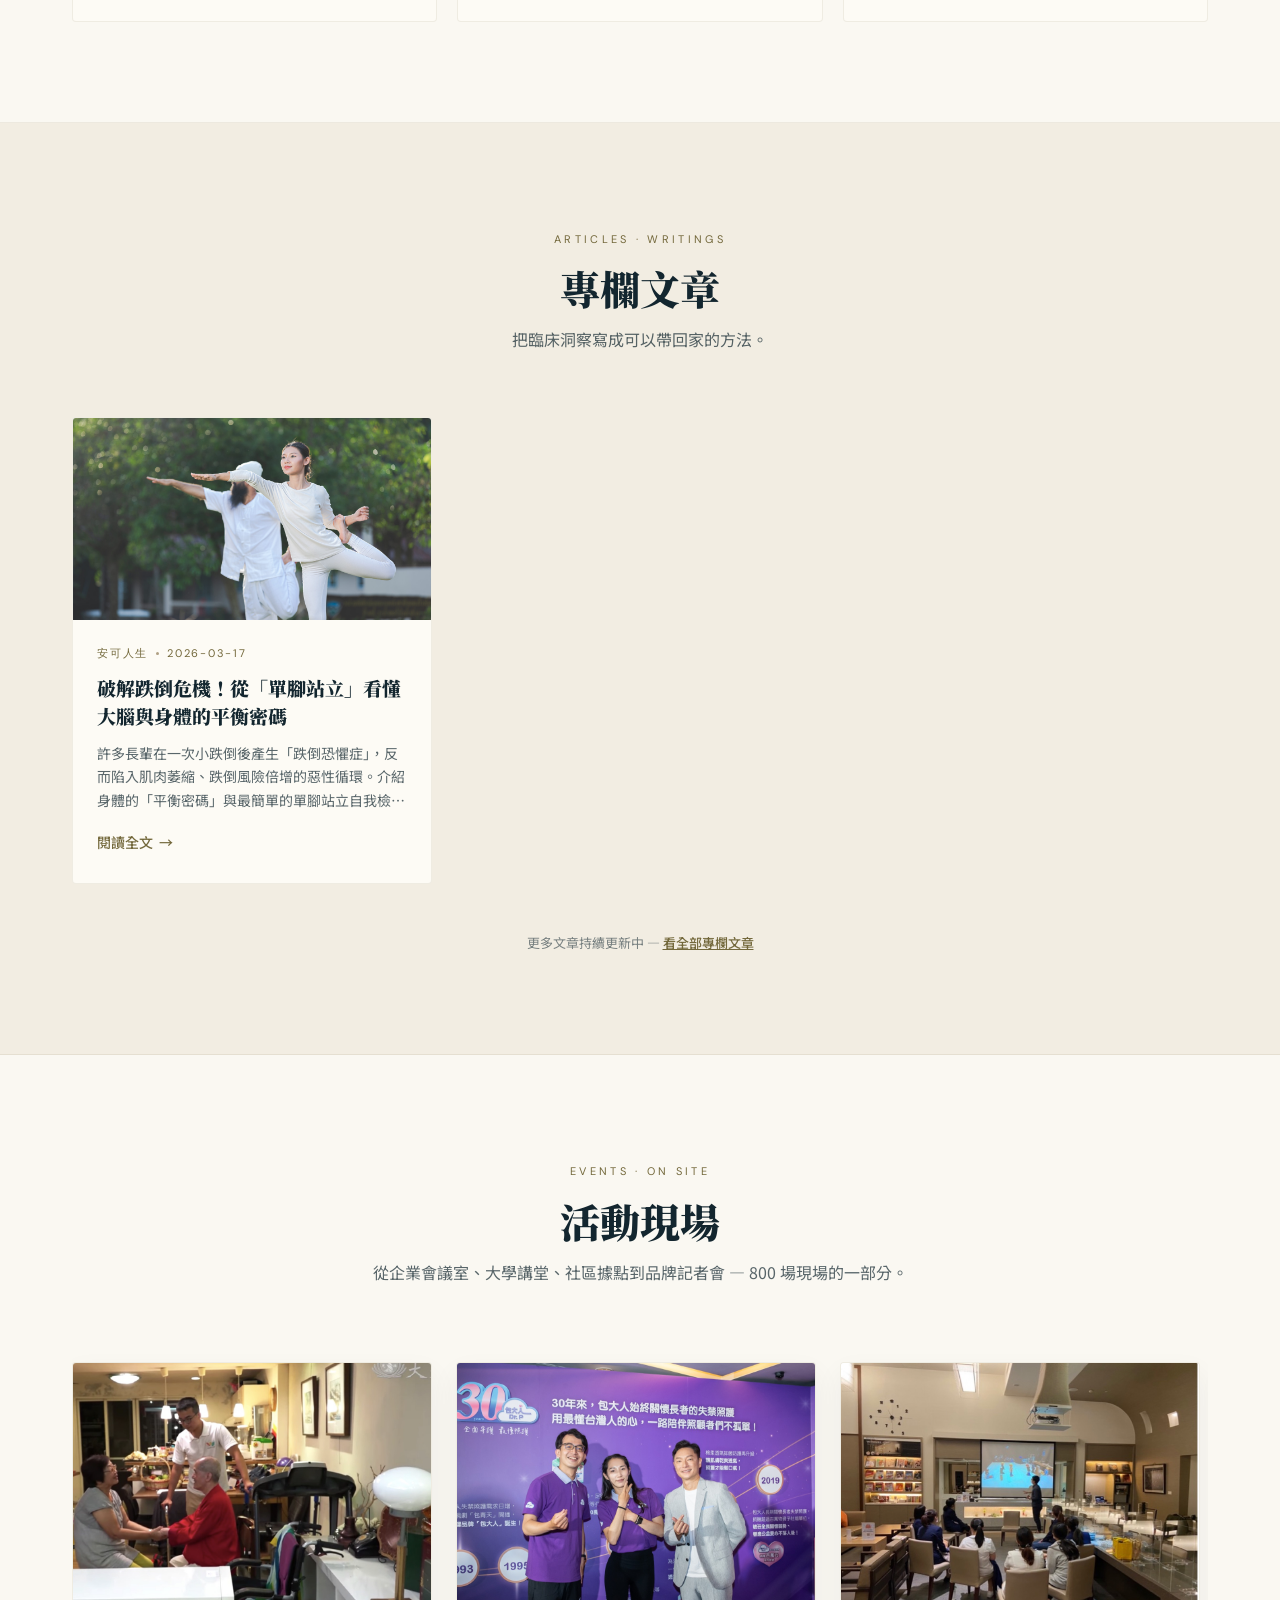
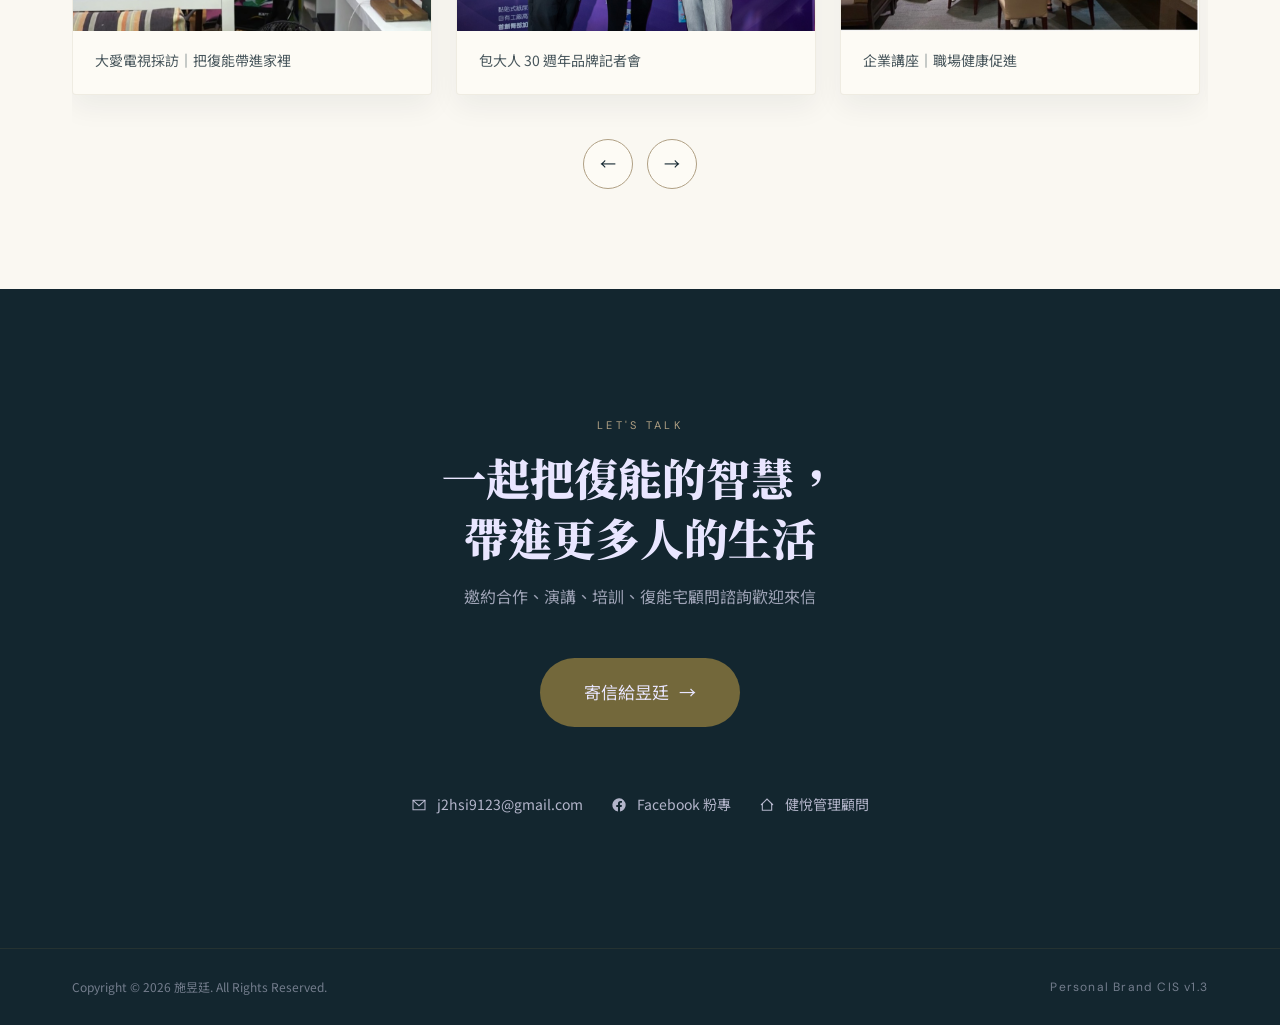
==== commit b45e1c43: "feat: 新增關於我(/about/)與專欄文章(/articles/)頁，導覽改三欄 - 選單濃縮為「首頁・關於我・專欄文章」，加 scrollspy - /about/ 信任階梯：理念、累積、現" ====
--- a/index.html
+++ b/index.html
@@ -3,29 +3,29 @@
 <head>
   <meta charset="UTF-8">
   <meta name="viewport" content="width=device-width, initial-scale=1.0">
-  <title>施昱廷｜用職能治療師的眼睛，看懂生活</title>
-  <meta name="description" content="施昱廷 — 職能治療師、高齡友善住宅顧問、培訓講師。把復能，帶進每一個家、每一場培訓。台灣第一位取得美國 LSVT-BIG 巴金森國際認證之 OT。">
+  <title>把復能帶進生活｜施昱廷 職能治療師</title>
+  <meta name="description" content="我是施昱廷，台灣第一位取得美國 LSVT BIG 國際巴金森認證的職能治療師。累積 800+ 場企業、學界、醫療培訓，服務 200+ 個家庭。把復能的智慧，帶進每個家、每場培訓——讓中風、巴金森患者，在自己的生活裡繼續成為自己。">
   <meta name="author" content="施昱廷 Shih, Yu-Ting">
   <meta name="keywords" content="施昱廷, 職能治療師, 高齡友善住宅, 復能, 培訓講師, LSVT BIG, 巴金森, 正念, 長照, 健悅管理顧問">
-  <link rel="canonical" href="https://shih-yuting-website.j2hsi9123.workers.dev/">
+  <link rel="canonical" href="https://otshih.com/">
 
   <!-- Open Graph (Facebook / LINE / Threads / Messenger) -->
   <meta property="og:type" content="website">
   <meta property="og:locale" content="zh_TW">
   <meta property="og:site_name" content="施昱廷個人品牌官網">
-  <meta property="og:url" content="https://shih-yuting-website.j2hsi9123.workers.dev/">
-  <meta property="og:title" content="施昱廷｜用職能治療師的眼睛，看懂生活">
+  <meta property="og:url" content="https://otshih.com/">
+  <meta property="og:title" content="把復能帶進生活｜施昱廷 職能治療師">
   <meta property="og:description" content="把復能，帶進每一個家、每一場培訓。台灣第一位取得美國 LSVT-BIG 巴金森國際認證之職能治療師。累積 800+ 場授課、200+ 個家庭服務經驗。">
-  <meta property="og:image" content="https://shih-yuting-website.j2hsi9123.workers.dev/assets/hero.jpg">
+  <meta property="og:image" content="https://otshih.com/assets/hero.jpg">
   <meta property="og:image:width" content="1200">
   <meta property="og:image:height" content="1500">
   <meta property="og:image:alt" content="施昱廷 — 職能治療師">
 
   <!-- Twitter / X Card -->
   <meta name="twitter:card" content="summary_large_image">
-  <meta name="twitter:title" content="施昱廷｜用職能治療師的眼睛，看懂生活">
+  <meta name="twitter:title" content="把復能帶進生活｜施昱廷 職能治療師">
   <meta name="twitter:description" content="把復能，帶進每一個家、每一場培訓。台灣第一位取得美國 LSVT-BIG 巴金森國際認證之職能治療師。">
-  <meta name="twitter:image" content="https://shih-yuting-website.j2hsi9123.workers.dev/assets/hero.jpg">
+  <meta name="twitter:image" content="https://otshih.com/assets/hero.jpg">
 
   <!-- Theme color (mobile address bar tint) -->
   <meta name="theme-color" content="#13262F">
@@ -41,8 +41,8 @@
     "familyName": "施",
     "jobTitle": ["職能治療師", "高齡友善住宅顧問", "培訓講師"],
     "description": "用職能治療師的眼睛，看懂生活 — 把復能，帶進每一個家、每一場培訓。台灣第一位取得美國 LSVT-BIG 國際巴金森氏症介入認證之職能治療師。",
-    "url": "https://shih-yuting-website.j2hsi9123.workers.dev/",
-    "image": "https://shih-yuting-website.j2hsi9123.workers.dev/assets/hero.jpg",
+    "url": "https://otshih.com/",
+    "image": "https://otshih.com/assets/hero.jpg",
     "sameAs": [
       "https://www.facebook.com/shihyuting.OT/",
       "https://healjoy-housing.com/",
@@ -75,11 +75,6 @@
         "@type": "Organization",
         "name": "台北市職能治療師公會",
         "roleName": "理事"
-      },
-      {
-        "@type": "Organization",
-        "name": "台灣生活復能協會",
-        "roleName": "理事"
       }
     ],
     "worksFor": {
@@ -221,6 +216,8 @@
       transition: width 0.3s;
     }
     .nav-links a:hover::after { width: 100%; }
+    .nav-links a.active { color: var(--olive-bark); font-weight: 500; }
+    .nav-links a.active::after { width: 100%; }
     .nav-cta {
       padding: 10px 22px;
       background: var(--jet-black);
@@ -436,6 +433,59 @@
     }
     @media (max-width: 880px) {
       .services-grid { grid-template-columns: 1fr; }
+    }
+
+    /* ============ Topics（可邀約主題）============ */
+    #topics { background: var(--paper); }
+    .stage-group { max-width: 940px; margin: 0 auto 42px; }
+    .stage-group:last-of-type { margin-bottom: 0; }
+    .stage-cat {
+      display: flex;
+      align-items: baseline;
+      gap: 16px;
+      margin-bottom: 18px;
+      padding-bottom: 10px;
+      border-bottom: 2px solid var(--jet-black);
+    }
+    .stage-cat h3 {
+      font-family: var(--serif-tc);
+      font-weight: 900;
+      font-size: 21px;
+      margin: 0;
+    }
+    .stage-cat .stage-cat-en {
+      font-family: var(--sans-en);
+      font-size: 11px;
+      letter-spacing: 0.22em;
+      text-transform: uppercase;
+      color: var(--khaki-beige);
+    }
+    .stage-featured {
+      display: flex;
+      flex-wrap: wrap;
+      gap: 10px;
+      margin-bottom: 12px;
+    }
+    .stage-featured span {
+      font-family: var(--serif-tc);
+      font-weight: 600;
+      font-size: 16px;
+      background: var(--card);
+      border: 1px solid var(--line);
+      border-radius: 4px;
+      padding: 10px 18px;
+    }
+    .stage-featured span em {
+      font-style: normal;
+      font-family: var(--sans-en);
+      font-size: 12px;
+      color: var(--olive-bark);
+      margin-left: 8px;
+    }
+    .stage-more {
+      font-size: 13.5px;
+      color: rgba(19, 38, 47, 0.55);
+      line-height: 1.8;
     }
 
     /* ============ Stats ============ */
@@ -810,12 +860,9 @@
         <span class="brand-sub">SHIH · YU-TING · OT</span>
       </a>
       <ul class="nav-links">
-        <li><a href="#about">關於我</a></li>
-        <li><a href="#services">服務項目</a></li>
-        <li><a href="#stats">累積</a></li>
-        <li><a href="#media">合作媒體</a></li>
-        <li><a href="#articles">專欄文章</a></li>
-        <li><a href="#events">活動現場</a></li>
+        <li><a href="/" class="active">首頁</a></li>
+        <li><a href="/about/">關於我</a></li>
+        <li><a href="/articles/">專欄文章</a></li>
       </ul>
       <a href="#contact" class="nav-cta">邀約合作</a>
     </div>
@@ -826,7 +873,7 @@
     <div class="container">
       <div class="hero-grid">
         <div class="hero-text">
-          <span class="hero-tag">Personal Brand · Occupational Therapist</span>
+          <span class="hero-tag">Occupational Therapist</span>
           <h1>用<em>職能治療師</em>的眼睛，<br>看懂生活</h1>
           <p class="subtitle">把復能，帶進每一個家、每一場培訓</p>
           <a href="#contact" class="btn-primary">邀約合作</a>
@@ -849,9 +896,10 @@
           <span class="eyebrow">About</span>
           <h2>嗨，我是施昱廷</h2>
           <p class="about-role">職能治療師 × 高齡友善住宅顧問 × 培訓講師</p>
-          <p>從臨床走到家裡、從家裡走到課堂 — 我是一位職能治療師，但我相信「職能」不只發生在醫院或機構，更在每一個人的生活裡。</p>
+          <p>從臨床走到家裡、從家裡走到課堂。我是一位職能治療師，我相信「職能」發生在每一個人的生活裡。</p>
           <p>職能治療師的價值，不是讓人變得更依賴專業，而是看見人的可能性，把復能的智慧帶進日常生活、培訓現場、與住宅設計裡。讓人可以透過調整環境或是工作模式來發揮最大潛能。</p>
           <p>至今累積 800 場以上企業、學界、醫療、社福、政府單位授課實戰，是台灣第一位取得美國 LSVT-BIG 國際巴金森氏症介入認證的職能治療師。亦為漢聲廣播電台高齡節目合作主持人、聯合報 Wacare 遠距健康駐站專家。現在則身兼健悅管理顧問技術總監、台北市職能治療師公會理事。</p>
+          <p style="margin-top: 28px;"><a href="/about/" style="display: inline-flex; align-items: center; gap: 8px; color: var(--olive-bark); font-weight: 500; border-bottom: 1px solid var(--olive-bark); padding-bottom: 2px;">完整認識昱廷 — 理念、資歷、走過的講台 →</a></p>
         </div>
       </div>
     </div>
@@ -894,6 +942,42 @@
     </div>
   </section>
 
+  <!-- =================== TOPICS =================== -->
+  <section id="topics">
+    <div class="container">
+      <div class="section-header">
+        <span class="eyebrow">Topics · Courses</span>
+        <h2>可邀約的演講主題</h2>
+        <p>每個主題都來自現場實戰，可依單位屬性與需求客製調整。</p>
+      </div>
+
+      <div class="stage-group">
+        <div class="stage-cat"><h3>企業與公部門講座</h3><span class="stage-cat-en">Corporate Talks</span></div>
+        <div class="stage-featured">
+          <span>職場正念溝通力<em>心理減壓</em></span>
+          <span>職場正念壓力情緒調適<em>心理減壓</em></span>
+          <span>久坐就腰痛，怎麼坐最正確<em>痠痛自救</em></span>
+          <span>頭怎麼傾，身體怎麼緊<em>痠痛自救</em></span>
+          <span>提升工作效率的睡眠超技法<em>腦科學與生產力</em></span>
+          <span>拒絕大腦初老症：日本職能治療在用的強效記憶法<em>腦科學與生產力</em></span>
+        </div>
+      </div>
+
+      <div class="stage-group">
+        <div class="stage-cat"><h3>長照人員繼續教育課程</h3><span class="stage-cat-en">Continuing Education</span></div>
+        <div class="stage-featured">
+          <span>長照 3.0 擴大 PAC：居家復能<em>政策 × 復能</em></span>
+          <span>巴金森氏症與中風患者復能<em>臨床 × 復能</em></span>
+          <span>肌肉骨骼痠痛大補帖<em>職業健康</em></span>
+          <span>舒適照顧轉移位技巧<em>照顧實作</em></span>
+          <span>正念減壓溝通技巧<em>溝通 × 身心</em></span>
+          <span>高齡者居家陪伴活動設計<em>活動設計 × AI</em></span>
+        </div>
+        <p class="stage-more">每門 3 小時，依長照人員繼續教育積分規定設計，可單門開設或組合為系列進修；社區據點、家庭照顧者版本亦可調整。</p>
+      </div>
+    </div>
+  </section>
+
   <!-- =================== STATS =================== -->
   <section id="stats">
     <div class="container">
@@ -928,7 +1012,7 @@
       <div class="section-header">
         <span class="eyebrow">Media · Collaborations</span>
         <h2>合作媒體</h2>
-        <p>從廣播主持、雜誌專欄、文化機構共創到品牌商業合作 — 把專業翻譯成可被聽見的對話。</p>
+        <p>從廣播主持、雜誌專欄、文化機構共創，到品牌商業合作。</p>
       </div>
       <div class="media-grid">
         <a href="https://audio.voh.com.tw/tw/Playback/ugC_Playback.aspx?PID=162&D=20250406" target="_blank" rel="noopener" class="media-card">
@@ -968,7 +1052,7 @@
       <div class="section-header">
         <span class="eyebrow">Articles · Writings</span>
         <h2>專欄文章</h2>
-        <p>把臨床洞察寫成可被帶回家的方法 — 從平衡防跌、復能訓練到正念照顧。</p>
+        <p>把臨床洞察寫成可以帶回家的方法。</p>
       </div>
       <div class="articles-grid">
         <a href="https://ankemedia.com/2026/44414" target="_blank" rel="noopener" class="article-card">
@@ -985,7 +1069,7 @@
           </div>
         </a>
       </div>
-      <p class="articles-footer">更多文章持續更新中 — 想看完整文章列表，<em><a href="https://ankemedia.com/author/yutingshi" target="_blank" rel="noopener" style="text-decoration: underline;">前往安可人生作者頁</a></em></p>
+      <p class="articles-footer">更多文章持續更新中 — <em><a href="/articles/" style="text-decoration: underline;">看全部專欄文章</a></em></p>
     </div>
   </section>
 
@@ -999,6 +1083,18 @@
       </div>
       <div class="carousel">
         <div class="carousel-track" id="carouselTrack">
+          <div class="event-slide">
+            <img src="assets/events/11-daai.jpg" alt="大愛電視採訪 — 居家復能服務">
+            <div class="event-caption">大愛電視採訪｜把復能帶進家裡</div>
+          </div>
+          <div class="event-slide">
+            <img src="assets/events/12-baodaren-pr.jpg" alt="包大人 30 週年品牌記者會">
+            <div class="event-caption">包大人 30 週年品牌記者會</div>
+          </div>
+          <div class="event-slide">
+            <img src="assets/events/13-corporate-lounge.jpg" alt="企業講座 — 職場健康促進">
+            <div class="event-caption">企業講座｜職場健康促進</div>
+          </div>
           <div class="event-slide">
             <img src="assets/events/01-baodaren.jpg" alt="與包大人 30 週年合作">
             <div class="event-caption">與包大人 30 週年合作｜提拉密舒健康操示範</div>
@@ -1090,6 +1186,22 @@
       else nav.classList.remove('scrolled');
     });
 
+    // Scrollspy — highlight the nav item of the section currently in view
+    const spyLinks = [...document.querySelectorAll('.nav-links a[href^="#"]')];
+    const spySections = spyLinks
+      .map(a => document.querySelector(a.getAttribute('href')))
+      .filter(Boolean);
+    function updateSpy() {
+      const probe = window.scrollY + nav.offsetHeight + 90;
+      let current = null;
+      for (const sec of spySections) {
+        if (sec.offsetTop <= probe) current = sec;
+      }
+      spyLinks.forEach(a => a.classList.toggle('active', current && a.getAttribute('href') === '#' + current.id));
+    }
+    window.addEventListener('scroll', updateSpy, { passive: true });
+    updateSpy();
+
     // Carousel controls
     const track = document.getElementById('carouselTrack');
     const prev = document.getElementById('prevBtn');
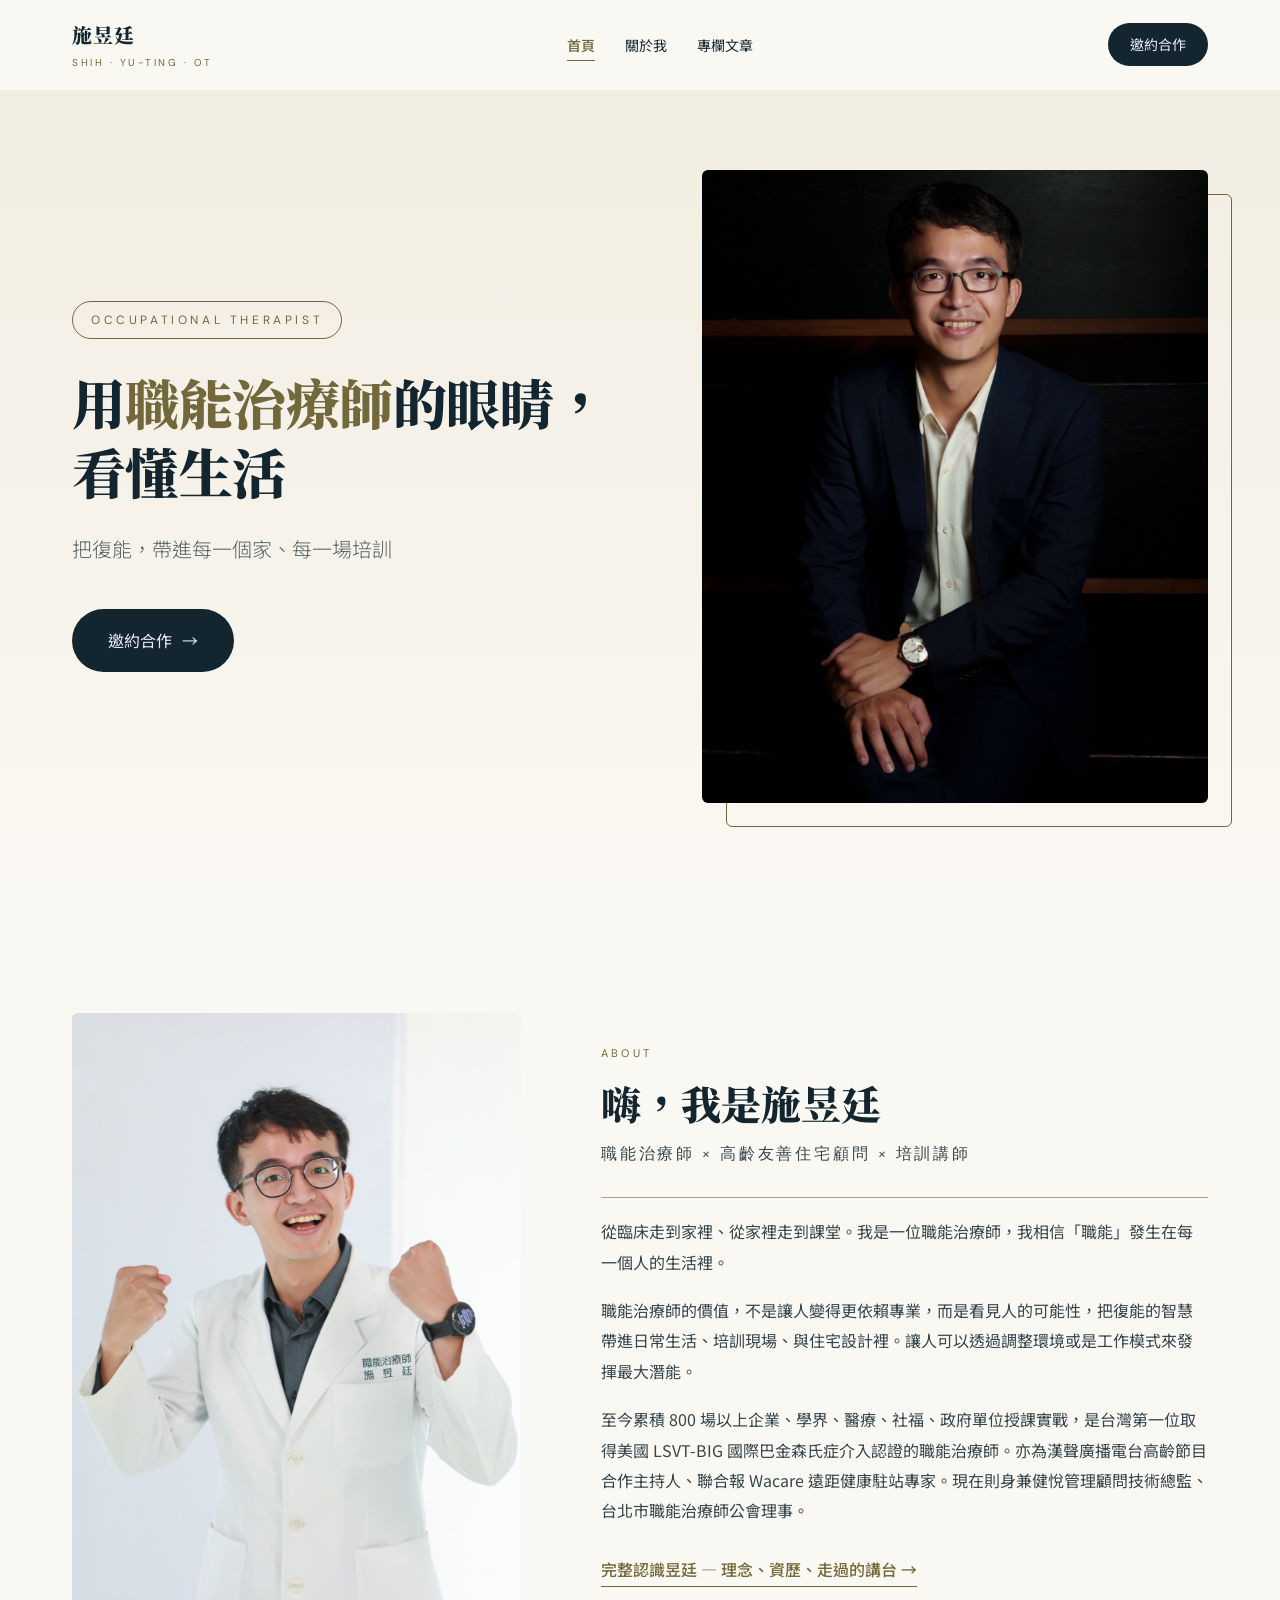
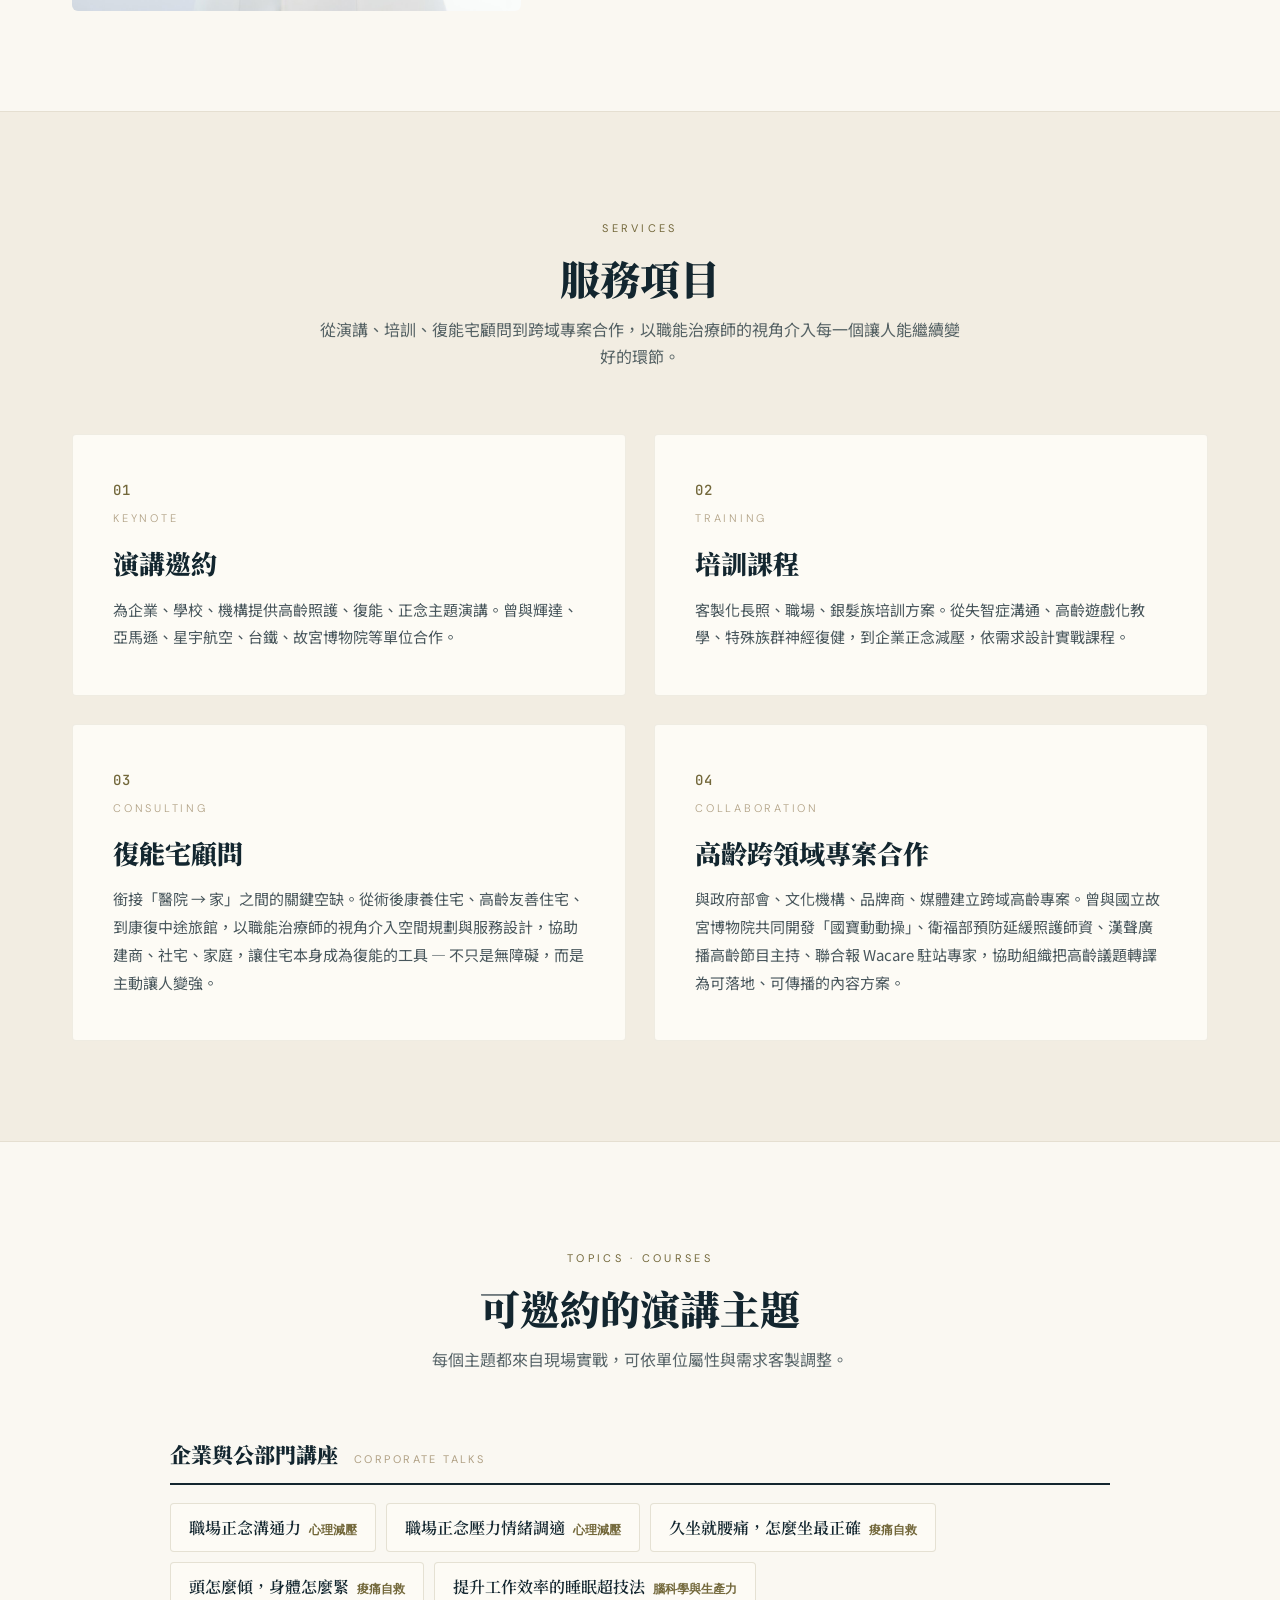
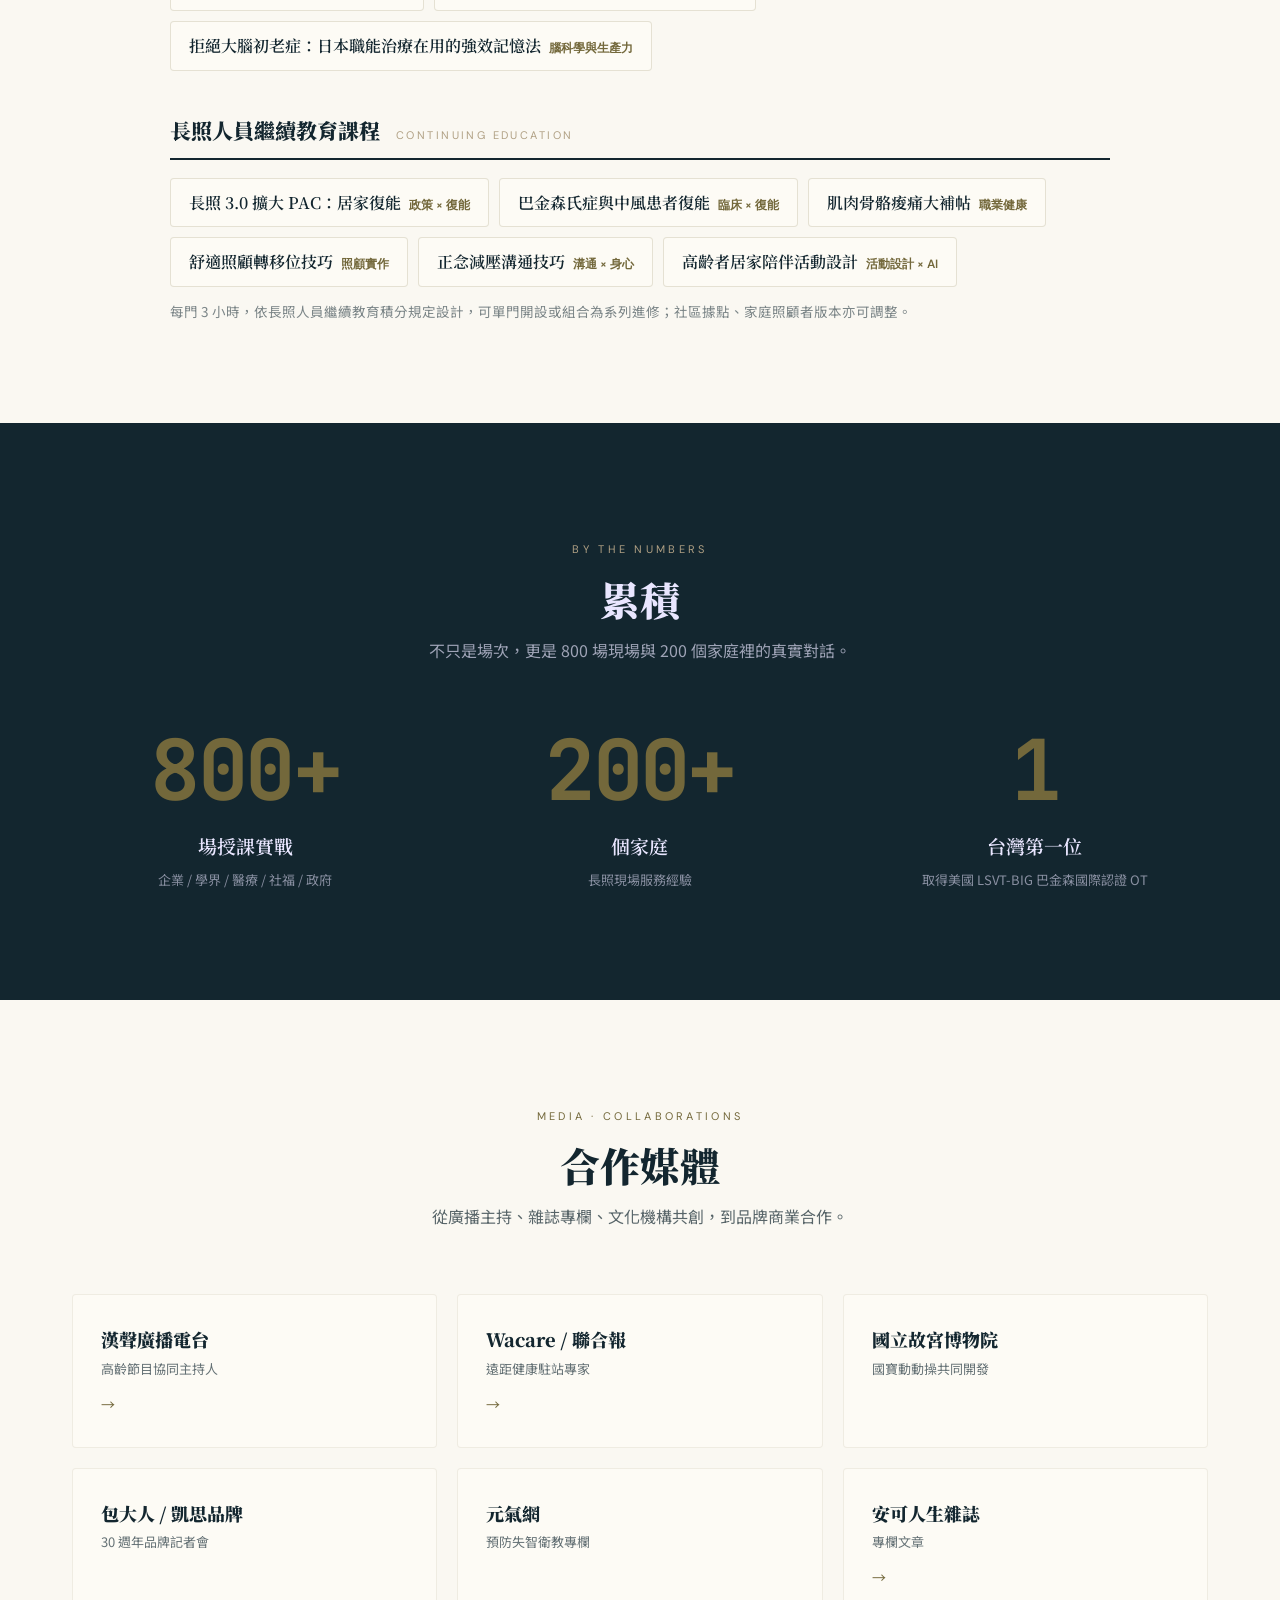
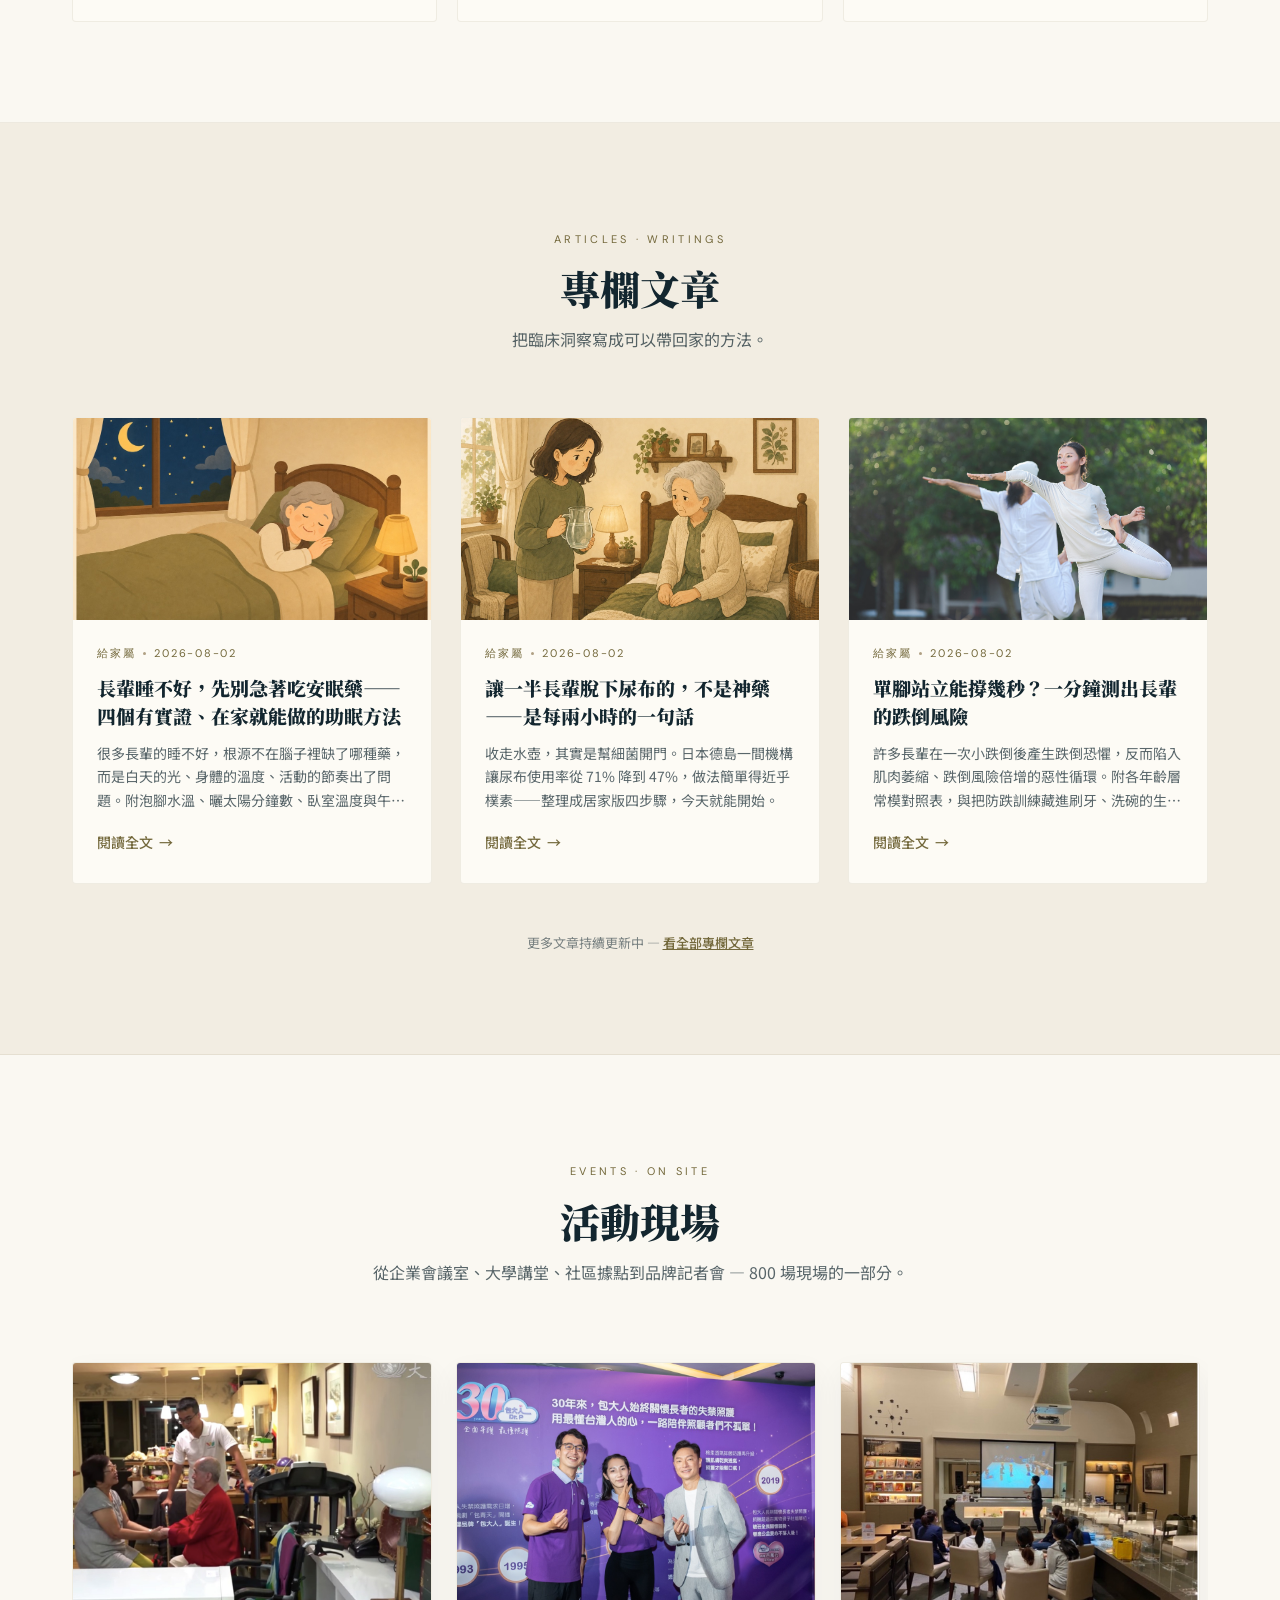
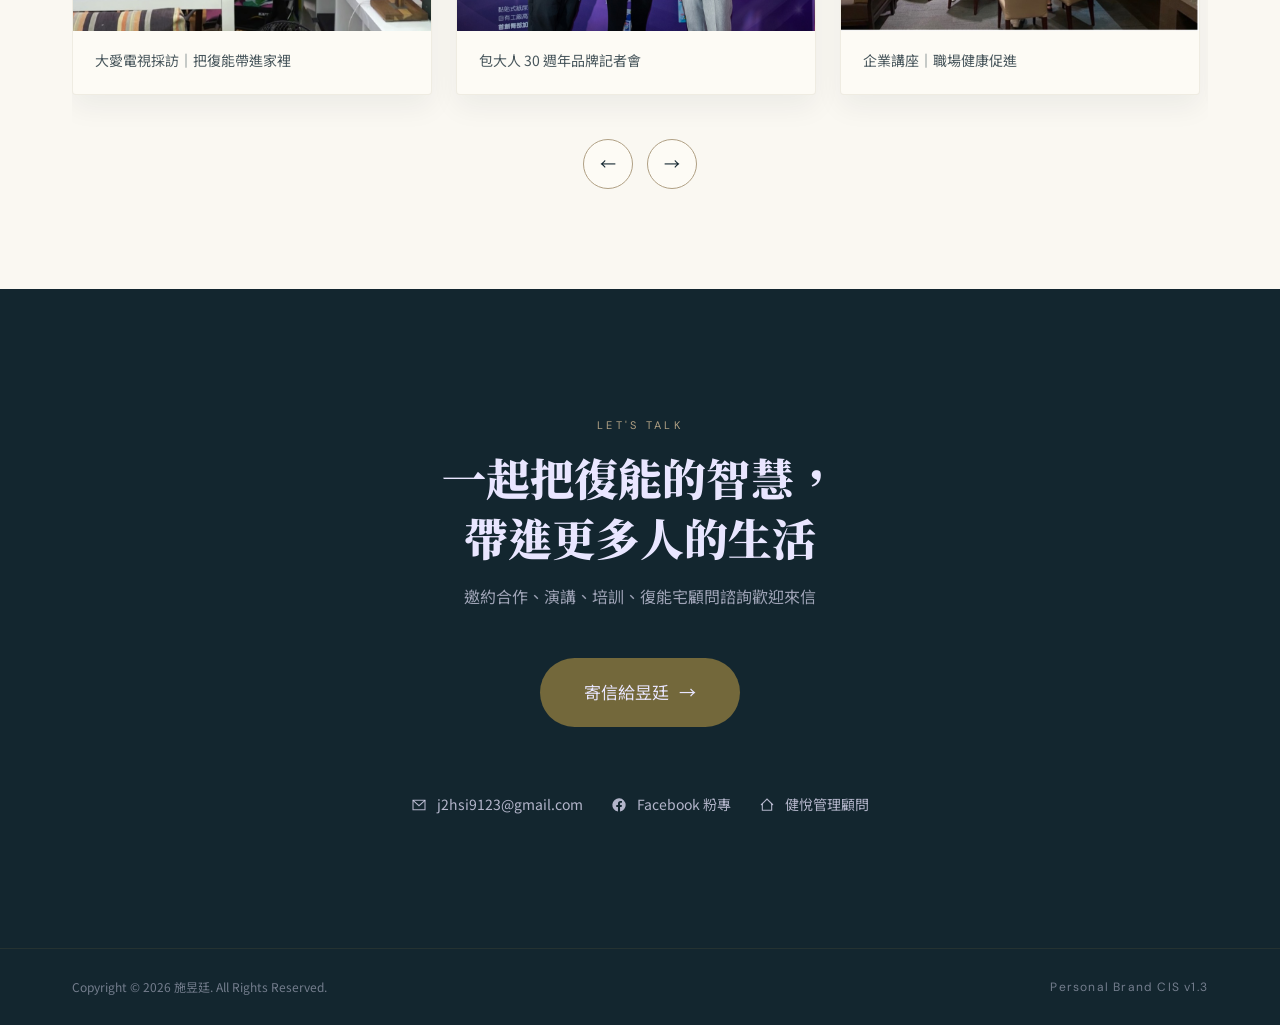
==== commit c95be3a7: "feat: 寄信給昱廷改開 Gmail 撰寫頁＋底部信箱點擊複製 - 新增 assets/contact.js：電腦版開 Gmail 撰寫頁（收件人＋主旨預填），手機維持 mailto - 底部信箱改" ====
--- a/index.html
+++ b/index.html
@@ -3,11 +3,17 @@
 <head>
   <meta charset="UTF-8">
   <meta name="viewport" content="width=device-width, initial-scale=1.0">
-  <title>把復能帶進生活｜施昱廷 職能治療師</title>
-  <meta name="description" content="我是施昱廷，台灣第一位取得美國 LSVT BIG 國際巴金森認證的職能治療師。累積 800+ 場企業、學界、醫療培訓，服務 200+ 個家庭。把復能的智慧，帶進每個家、每場培訓——讓中風、巴金森患者，在自己的生活裡繼續成為自己。">
+  <title>把復能帶進生活｜施昱廷 職能治療師・長照課程講師</title>
+  <meta name="description" content="我是施昱廷，職能治療師、長照課程講師，台灣第一位取得美國 LSVT BIG 國際巴金森認證。累積 800+ 場企業、學界、醫療培訓，服務 200+ 個家庭。把復能的智慧，帶進每個家、每場培訓——讓中風、巴金森患者，在自己的生活裡繼續成為自己。">
   <meta name="author" content="施昱廷 Shih, Yu-Ting">
-  <meta name="keywords" content="施昱廷, 職能治療師, 高齡友善住宅, 復能, 培訓講師, LSVT BIG, 巴金森, 正念, 長照, 健悅管理顧問">
+  <meta name="keywords" content="施昱廷, 職能治療師, 長照課程講師, 長照講師, 高齡友善住宅, 復能, LSVT BIG, 巴金森, 正念, 長照, 健悅管理顧問">
   <link rel="canonical" href="https://otshih.com/">
+
+  <!-- Favicon / App icons -->
+  <link rel="icon" href="/favicon.ico" sizes="32x32">
+  <link rel="icon" href="/icon.svg" type="image/svg+xml">
+  <link rel="apple-touch-icon" href="/apple-touch-icon.png">
+  <link rel="manifest" href="/site.webmanifest">
 
   <!-- Open Graph (Facebook / LINE / Threads / Messenger) -->
   <meta property="og:type" content="website">
@@ -39,7 +45,7 @@
     "alternateName": "Shih, Yu-Ting",
     "givenName": "昱廷",
     "familyName": "施",
-    "jobTitle": ["職能治療師", "高齡友善住宅顧問", "培訓講師"],
+    "jobTitle": ["職能治療師", "長照課程講師", "高齡友善住宅顧問"],
     "description": "用職能治療師的眼睛，看懂生活 — 把復能，帶進每一個家、每一場培訓。台灣第一位取得美國 LSVT-BIG 國際巴金森氏症介入認證之職能治療師。",
     "url": "https://otshih.com/",
     "image": "https://otshih.com/assets/hero.jpg",
@@ -1055,16 +1061,42 @@
         <p>把臨床洞察寫成可以帶回家的方法。</p>
       </div>
       <div class="articles-grid">
-        <a href="https://ankemedia.com/2026/44414" target="_blank" rel="noopener" class="article-card">
-          <img src="assets/articles/01-balance-test.jpg" alt="破解跌倒危機！從單腳站立看懂大腦與身體的平衡密碼" class="article-cover">
+        <a href="/articles/elder-sleep-four-tips/" class="article-card">
+          <img src="assets/articles/sleep-cover.jpg" alt="長輩睡不好？四個有實證、在家就能做的助眠方法" class="article-cover" loading="lazy">
           <div class="article-body">
             <div class="article-meta">
-              <span>安可人生</span>
+              <span>給家屬</span>
               <span class="article-meta-dot"></span>
-              <span>2026-03-17</span>
+              <span>2026-08-02</span>
             </div>
-            <h3 class="article-title">破解跌倒危機！從「單腳站立」看懂大腦與身體的平衡密碼</h3>
-            <p class="article-excerpt">許多長輩在一次小跌倒後產生「跌倒恐懼症」，反而陷入肌肉萎縮、跌倒風險倍增的惡性循環。介紹身體的「平衡密碼」與最簡單的單腳站立自我檢測法，及如何在日常輕鬆鍛鍊防跌力。</p>
+            <h3 class="article-title">長輩睡不好，先別急著吃安眠藥——四個有實證、在家就能做的助眠方法</h3>
+            <p class="article-excerpt">很多長輩的睡不好，根源不在腦子裡缺了哪種藥，而是白天的光、身體的溫度、活動的節奏出了問題。附泡腳水溫、曬太陽分鐘數、臥室溫度與午睡時機的操作參數表。</p>
+            <span class="article-readmore">閱讀全文</span>
+          </div>
+        </a>
+        <a href="/articles/toilet-training-at-home/" class="article-card">
+          <img src="assets/articles/toilet-c-cover.jpg" alt="讓一半長輩脫下尿布的，不是神藥——是每兩小時的一句話" class="article-cover" loading="lazy">
+          <div class="article-body">
+            <div class="article-meta">
+              <span>給家屬</span>
+              <span class="article-meta-dot"></span>
+              <span>2026-08-02</span>
+            </div>
+            <h3 class="article-title">讓一半長輩脫下尿布的，不是神藥——是每兩小時的一句話</h3>
+            <p class="article-excerpt">收走水壺，其實是幫細菌開門。日本德島一間機構讓尿布使用率從 71% 降到 47%，做法簡單得近乎樸素——整理成居家版四步驟，今天就能開始。</p>
+            <span class="article-readmore">閱讀全文</span>
+          </div>
+        </a>
+        <a href="/articles/single-leg-stand-fall-risk/" class="article-card">
+          <img src="assets/articles/01-balance-test.jpg" alt="單腳站立能撐幾秒？一分鐘測出長輩的跌倒風險" class="article-cover" loading="lazy">
+          <div class="article-body">
+            <div class="article-meta">
+              <span>給家屬</span>
+              <span class="article-meta-dot"></span>
+              <span>2026-08-02</span>
+            </div>
+            <h3 class="article-title">單腳站立能撐幾秒？一分鐘測出長輩的跌倒風險</h3>
+            <p class="article-excerpt">許多長輩在一次小跌倒後產生跌倒恐懼，反而陷入肌肉萎縮、跌倒風險倍增的惡性循環。附各年齡層常模對照表，與把防跌訓練藏進刷牙、洗碗的生活化做法。</p>
             <span class="article-readmore">閱讀全文</span>
           </div>
         </a>
@@ -1150,7 +1182,7 @@
       <span class="eyebrow" style="color: var(--khaki-beige);">Let's Talk</span>
       <h2 class="contact-headline">一起把復能的智慧，<br>帶進更多人的生活</h2>
       <p class="contact-sub">邀約合作、演講、培訓、復能宅顧問諮詢歡迎來信</p>
-      <a href="mailto:j2hsi9123@gmail.com" class="contact-cta">寄信給昱廷</a>
+      <a href="mailto:j2hsi9123@gmail.com?subject=%E5%90%88%E4%BD%9C%E9%82%80%E7%B4%84%EF%BD%9C" class="contact-cta" data-subject="合作邀約｜">寄信給昱廷</a>
       <div class="contact-links">
         <a href="mailto:j2hsi9123@gmail.com" class="contact-link">
           <svg viewBox="0 0 24 24" fill="none" stroke="currentColor" stroke-width="1.6"><path d="M3 5h18v14H3z"/><path d="M3 5l9 8 9-8"/></svg>
@@ -1232,5 +1264,6 @@
       });
     });
   </script>
+  <script src="/assets/contact.js" defer></script>
 </body>
 </html>
